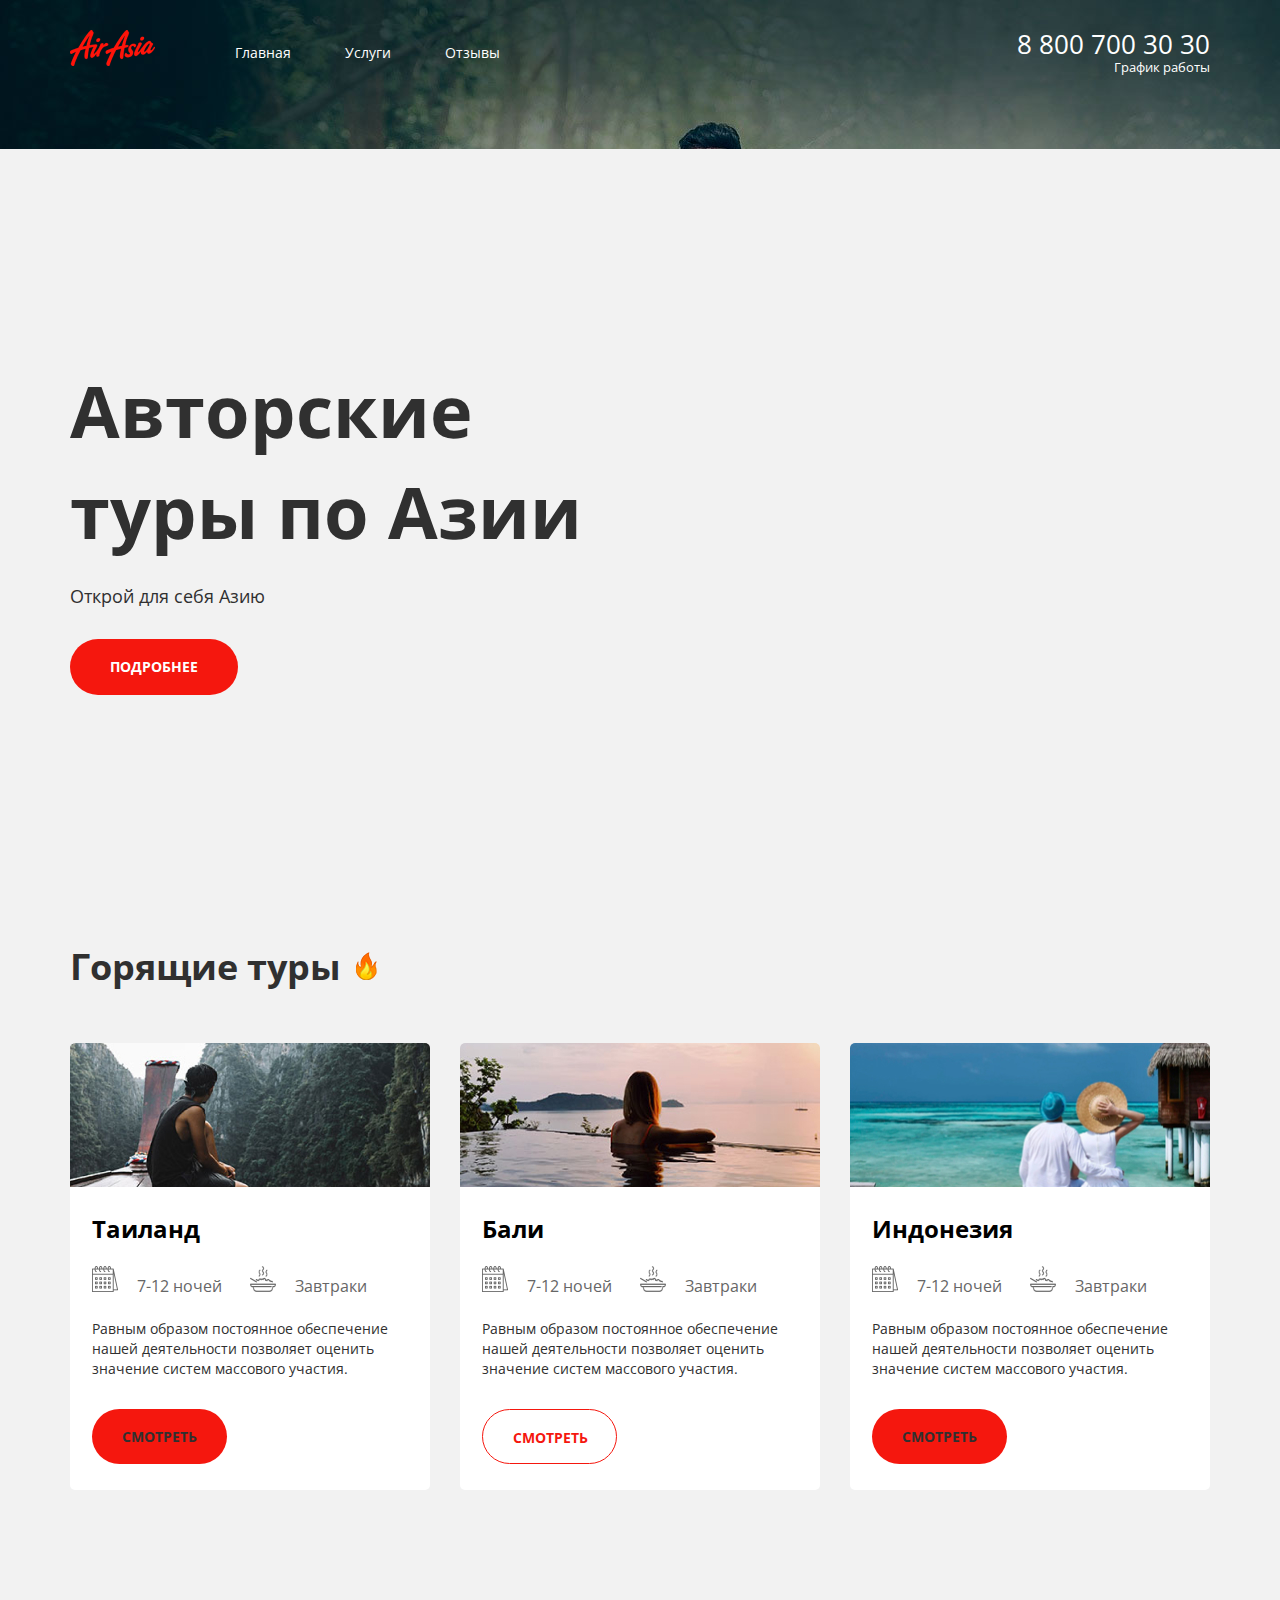
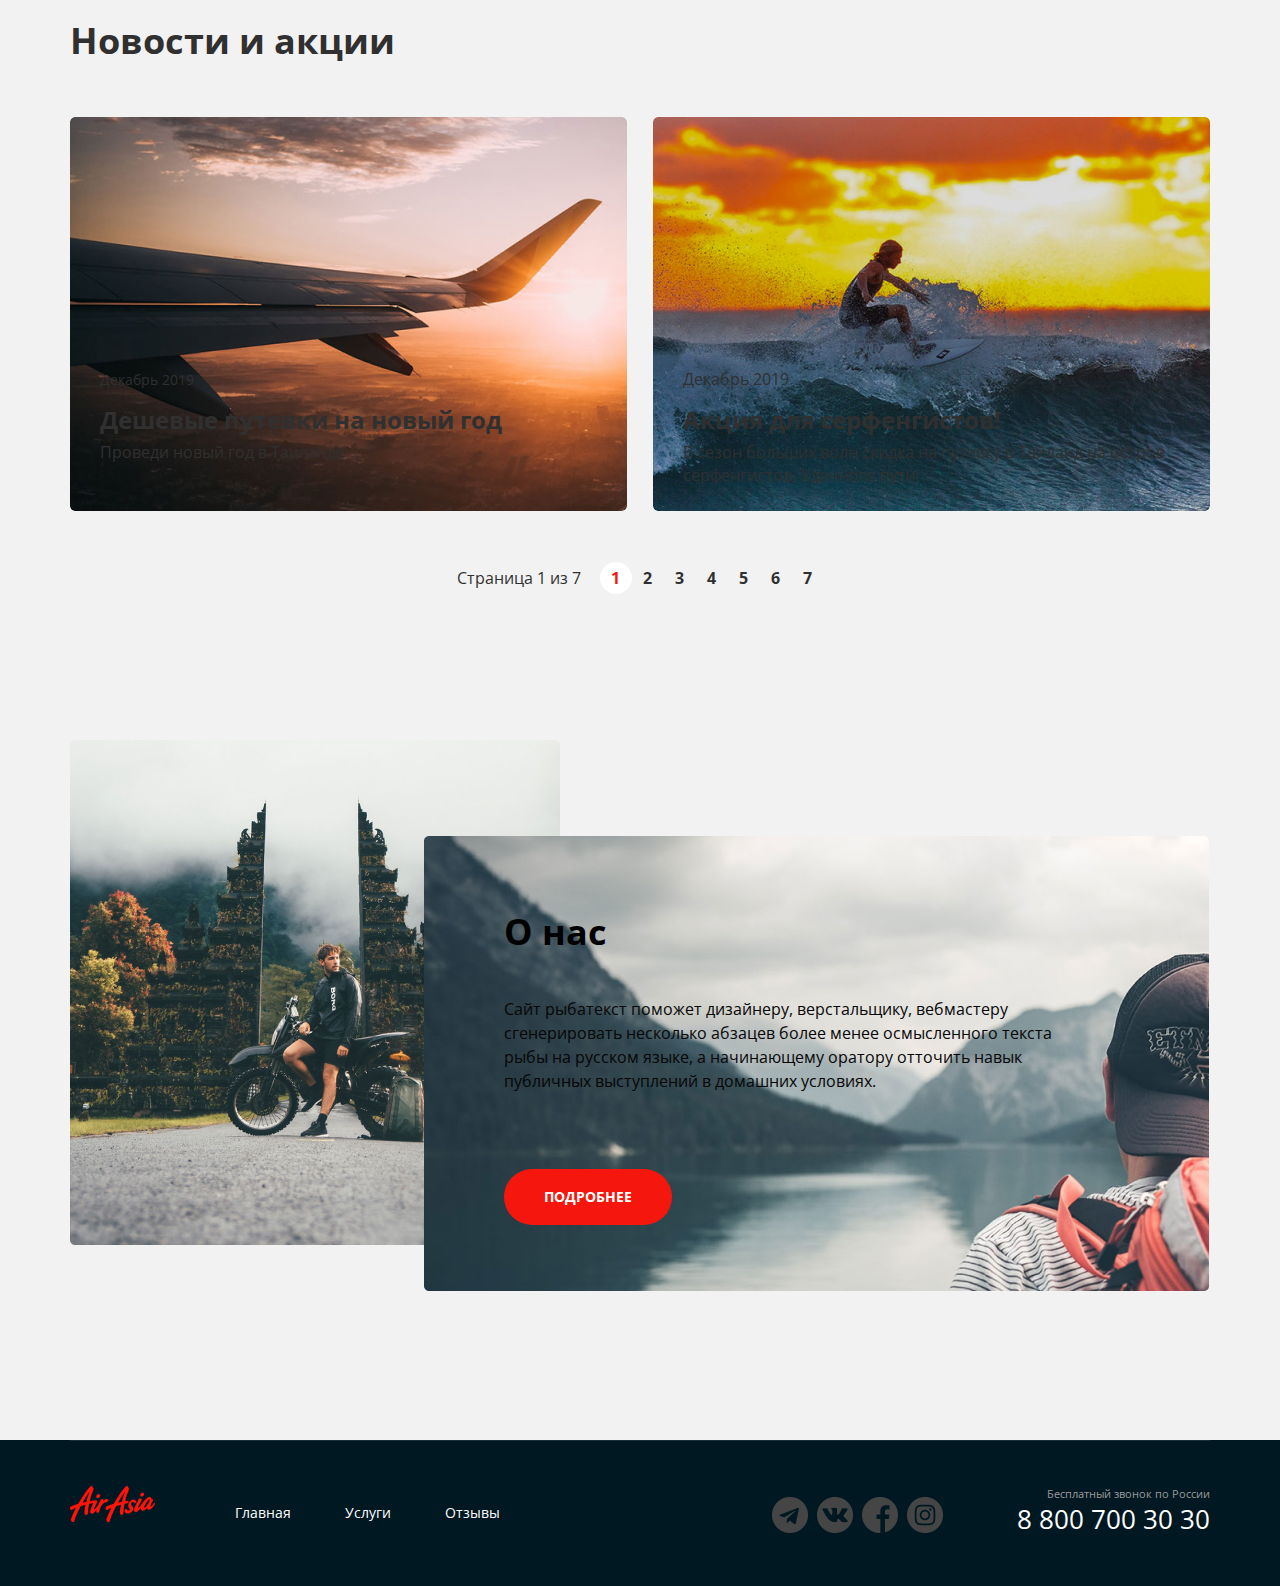
==== index.html @ 91d516fa "Add files via upload" ====
<!DOCTYPE html>
<html lang="ru">

<head>
  <meta charset="UTF-8">
  <meta http-equiv="X-UA-Compatible" content="IE=edge">
  <meta name="viewport" content="width=device-width, initial-scale=1.0">
  <link rel="preconnect" href="https://fonts.googleapis.com"> 
  <link rel="preconnect" href="https://fonts.gstatic.com" crossorigin> 
  <link href="https://fonts.googleapis.com/css2?family=Open+Sans:ital,wght@0,400;0,600;0,700;1,400&display=swap" rel="stylesheet">
  <link rel="stylesheet" href="./сss/ main.css">
  <title>Air Asia</title>
</head>

<body>
  <div class="wrapper main-page-wrapper">
    <div class="wrapper__content">
        <div class="container">
          <header class="header">
          <div class="header__col">
            <a href="#" class="logo"><img src="imgs/logo.png" alt="Air Asia logo" class="logo__pic">
            </a>
            <nav class="menu">
              <ul class="menu__list">
                <li class="menu__item">
                  <a href="#" class="menu__link">Главная</a>
                </li>
                <li class="menu__item">
                  <a href="#" class="menu__link">Услуги</a>
                </li>
                <li class="menu__item">
                  <a href="#" class="menu__link">Отзывы</a>
                </li>
              </ul>
            </nav>
          </div>
          <div class="header__col header__col--right">
            <address class="contacts">
              <a href="tel:+78007003030" class="contacts__phone">8 800 700 30 30</a>
              <div class="contacts__dropdown-title">График работы</div>
            </address>
          </div>
        </div>
      </header>
      <div class="maincontent">
        <section class="hello">
          <div class="container hello__container">
            <h1 class="hello__title">Авторские туры по Азии</h1>
            <div class="hello__subtitle">Открой для себя Азию</div>
            <a href="#" class="button">Подробнее</a>
          </div>
        </section>
        <section class="offers">
          <div class="container offers__container">
            <h2 class="title title--fire">Горящие туры </h2>
            <ul class="offers__list">
              <li class="offers__item">
                <div class="offers__imgs">
                  <img src="imgs/river.jpg" alt="" class="offers__img"></div>
                <div class="offers__content">
                  <h3 class="offers__title">Таиланд</h3>
                  <ul class="offer__features">
                    <li class="offer__feature">
                      <img src="imgs/calendar.png" alt="" class="offers__feature-icon">
                      <div class="offers__feature-text">7-12 ночей</div>
                    </li>
                    <li class="offer__feature">
                      <img src="imgs/meal.png" alt="" class="offers__feature-icon">
                      <div class="offers__feature-text">Завтраки</div>
                    </li>
                  </ul>
                  <p class="offers__text">Равным образом постоянное обеспечение нашей деятельности позволяет оценить
                    значение систем массового участия.</p>
                  <a href="#" class="btn">Смотреть</a>
                </div>
              </li>
              <li class="offers__item">
                <div class="offers__imgs">
                  <img src="imgs/pool.jpg" alt="" class="offers__img"></div>
                <div class="offers__content">
                  <h3 class="offers__title">Бали</h3>
                  <ul class="offer__features">
                    <li class="offer__feature">
                      <img src="imgs/calendar.png" alt="" class="offers__feature-icon">
                      <div class="offers__feature-text">7-12 ночей</div>
                    </li>
                    <li class="offer__feature">
                      <img src="imgs/meal.png" alt="" class="offers__feature-icon">
                      <div class="offers__feature-text">Завтраки</div>
                    </li>
                  </ul>
                  <p class="offers__text">Равным образом постоянное обеспечение нашей деятельности позволяет оценить
                    значение систем массового участия.</p>
                  <a href="#" class="btn btn--light">Смотреть</a>
                </div>
              </li>
              <li class="offers__item">
                <div class="offers__imgs">
                  <img src="imgs/ocean.jpg" alt="" class="offers__img"></div>
                <div class="offers__content">
                  <h3 class="offers__title">Индонезия</h3>
                  <ul class="offer__features">
                    <li class="offer__feature">
                      <img src="imgs/calendar.png" alt="" class="offers__feature-icon">
                      <div class="offers__feature-text">7-12 ночей</div>
                    </li>
                    <li class="offer__feature">
                      <img src="imgs/meal.png" alt="" class="offers__feature-icon">
                      <div class="offers__feature-text">Завтраки</div>
                    </li>
                  </ul>
                  <p class="offers__text">Равным образом постоянное обеспечение нашей деятельности позволяет оценить
                    значение систем массового участия.</p>
                  <a href="#" class="btn">Смотреть</a>
                </div>
              </li>
            </ul>
          </div>
        </section>
        <section class="news">
          <div class="container news__container">
            <h2 class="title"> Новости и акции</h2>
            <ul class="news__list">
              <li class="news__item single-news">
                <img src="imgs/plain.jpg" alt="" class="single-news__img">
                <div class="single-news__content">
                  <time class="single-news__date">Декабрь 2019</time>
                  <h3 class="single-news__title">Дешевые путевки на новый год</h3>
                  <p class="single-news__text">Проведи новый год в Таиланде</p>
                </div>
              </li>
              <li class="news__item single-news">
                <img src="imgs/surfer.jpg" alt="" class="single-news__img">
                <div class="single-news__content">
                  <time>Декабрь 2019</time>
                  <h3 class="single-news__title">Акция для серфенгистов!</h3>
                  <p class="single-news__text">В сезон больших волн скидка на путевку в Тайланд на остров серфенгистов.
                    Удачного пути!</p>
                </div>
              </li>
            </ul>
            <div class="paginator">
              <div class="paginator__display">Страница 1 из 7</div>
              <ul class="paginator__list">
                <li class="paginator__item">
                  <a href="#" class="paginator__number paginator__number--active">1</a>
                </li>
                <li class="paginator__item">
                  <a href="#" class="paginator__number">2</a>
                </li>
                <li class="paginator__item">
                  <a href="#" class="paginator__number">3</a>
                </li>
                <li class="paginator__item">
                  <a href="#" class="paginator__number">4</a>
                </li>
                <li class="paginator__item">
                  <a href="#" class="paginator__number">5</a>
                </li>
                <li class="paginator__item">
                  <a href="#" class="paginator__number">6</a>
                </li>
                <li class="paginator__item">
                  <a href="#" class="paginator__number">7</a>
                </li>
              </ul>
            </div>
          </div>

        </section>
        <section class="about">
          <div class="container about__container">
            <div class="about__content">
              <h2 class="title title--dark">О нас</h2>
              <p class="about__text">Сайт рыбатекст поможет дизайнеру, верстальщику, вебмастеру сгенерировать несколько
                абзацев более менее осмысленного текста рыбы на русском языке, а начинающему оратору отточить навык
                публичных выступлений в домашних условиях. </p>
              <a href="#" class="button">Подробнее</a>
            </div>
          </div>
        </section>
      </div>
    </div>
    <footer class="footer">
      <div class="footer__container">
        <div class="footer__content">
          <div class="footer__col">
            <a href="#" class="logo"><img src="imgs/logo.png" class="logo__pic" alt=""> </a>
          <nav class="menu">
            <ul class="menu__list">
              <li class="menu__item">
                <a href="#" class="menu__link">Главная</a>
              </li>
              <li class="menu__item">
                <a href="#" class="menu__link">Услуги</a>
              </li>
              <li class="menu__item">
                <a href="#" class="menu__link">Отзывы</a>
              </li>
            </ul>
          </nav>
          </div>
          <div class="footer__col--right">
            <div class="social">
              <ul class="social__links">
                <li class="social__item">
                  <a href="#" class="social__link">
                    <img src="imgs/telegram.png" alt="" class="social__img">
                  </a>
                </li>
                <li class="social__item">
                  <a href="#" class="social__link">
                    <img src="imgs/vk.png" alt="" class="social__img">
                  </a>
                </li>
                <li class="social__item">
                  <a href="#" class="social__link">
                    <img src="imgs/f.png" alt="" class="social__img">
                  </a>
                </li>
                <li class="social__item">
                  <a href="#" class="social__link">
                    <img src="imgs/in.png" alt="" class="social__img">
                  </a>
                </li>
              </ul>
            </div>
            <address class="contacts footer__contacts">
              <div class="contacts__desc">Бесплатный звонок по России</div>
              <a href="tel:+78007003030" class="contacts__phone">8 800 700 30 30</a>
            </address>
          </div>
          
        </div>
      </div>
    </footer>
  </div>
</body>

</html>
---- сss/ main.css ----
@import url(/сss/layout/normalize.css);
@import url(/сss/layout/base.css);

@import url(/сss/blocks/header.css);
@import url(/сss/blocks/logo.css);
@import url(/сss/blocks/menu.css);
@import url(/сss/blocks/contacts.css);
@import url(/сss/blocks/hello.css);
@import url(/сss/blocks/button.css);
@import url(/сss/blocks/offers.css);
@import url(/сss/blocks/title.css);
@import url(/сss/blocks/news.css);
@import url(/сss/blocks/paginator.css);
@import url(/сss/blocks/about.css);
@import url(/сss/blocks/footer.css);
@import url(/сss/blocks/social.css);


.top-line {
min-height: 412px;
background: url(/imgs/headline1.png) right top no-repeat;
display: flex;
flex-direction: column;
padding-bottom: 24px;
}

.top-line__container {
  display: flex;
  flex: 1;
  flex-direction: column;
  justify-content: space-between;
}

.page-title {
  line-height: 1;
  margin-bottom: 82px;
}

.breadcrumbs__list {
  display: flex;
  align-items: center;
}

.breadcrumbs__item {
  display: flex;
  align-items: center;
  margin-left: 3px;
}

.breadcrumbs__item::after {
  content: "/ ";
  color: #9A9A9A;
}

.breadcrumbs__item:last-child::after {
  display: none;
}

.breadcrumbs__link {
  font-size: 14px;
  text-decoration-line: underline;
  font-style: normal;
  color: #9A9A9A;
}

.breadcrumbs__link--active {
  font-weight: bold;
}

.maincontent {
  background: #F2F2F2;
  color: #303030;
  padding: 93px 0;
}

.services {
  display: flex;
  padding-bottom: 49px;
}

.services__item {
  display: flex;
}

.services__img {
  width: 30%;
  margin-right: 7%;
}

.services__content {
  flex: 1;
  padding-left: 56px;
 
}

.services__name {
  padding-top: 10px;
  margin-bottom: 28px;
}

.services__desc {
font-size: 16px;
line-height: 27px;
margin-bottom: 32px;
}

.partners {
  background: #F4F5F5;
  color: #1A1B1E;
  padding: 88px 0;
}

.partners__names {
  font-size: 48px;
  margin-bottom: 99px;
}

.partner {
  display: flex;
  flex-wrap: wrap;
}
.partner__item {
  margin-left: 70px;
  margin-bottom: 76px;
}

.partner__item:nth-child(4n + 1) {
  margin-left: 0;
}

.partner__link {
  display: flex;
  width: 230px;
  height: 50px;
  align-items: center;
  justify-content: center;
}
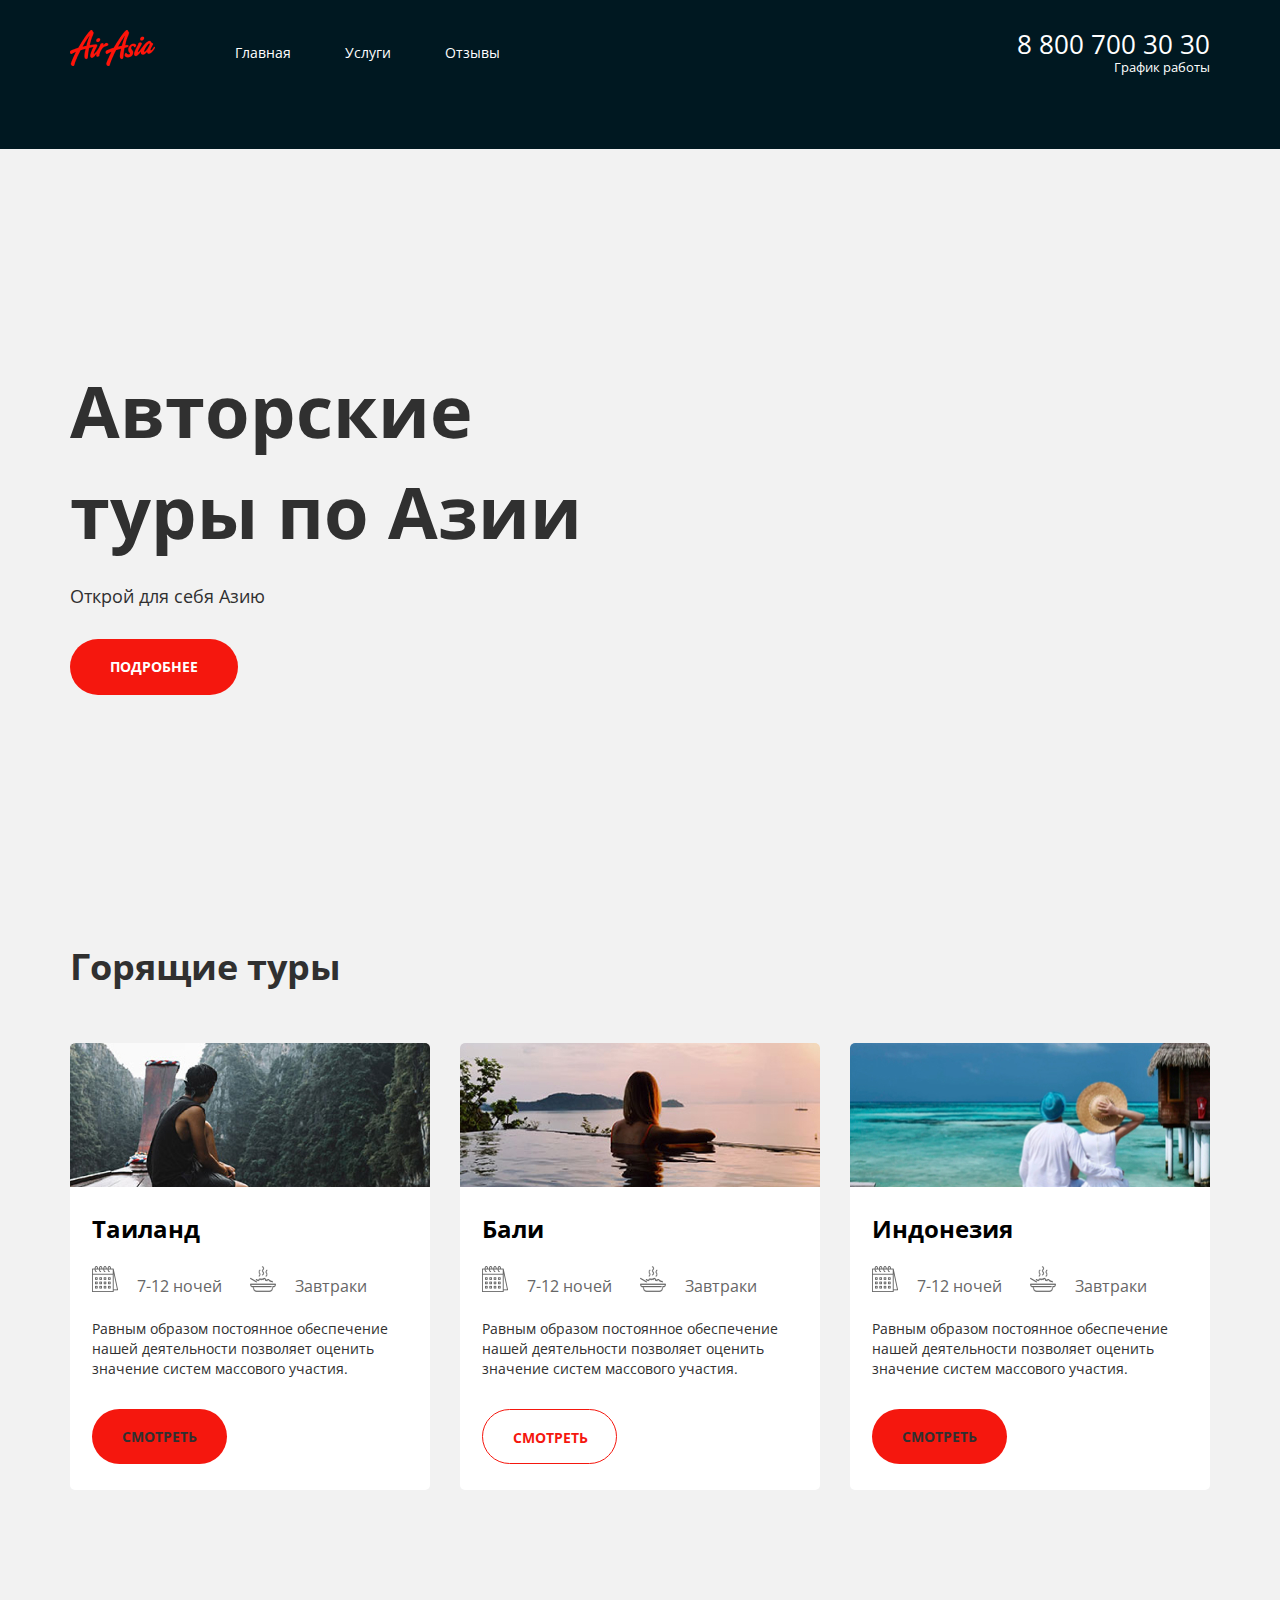
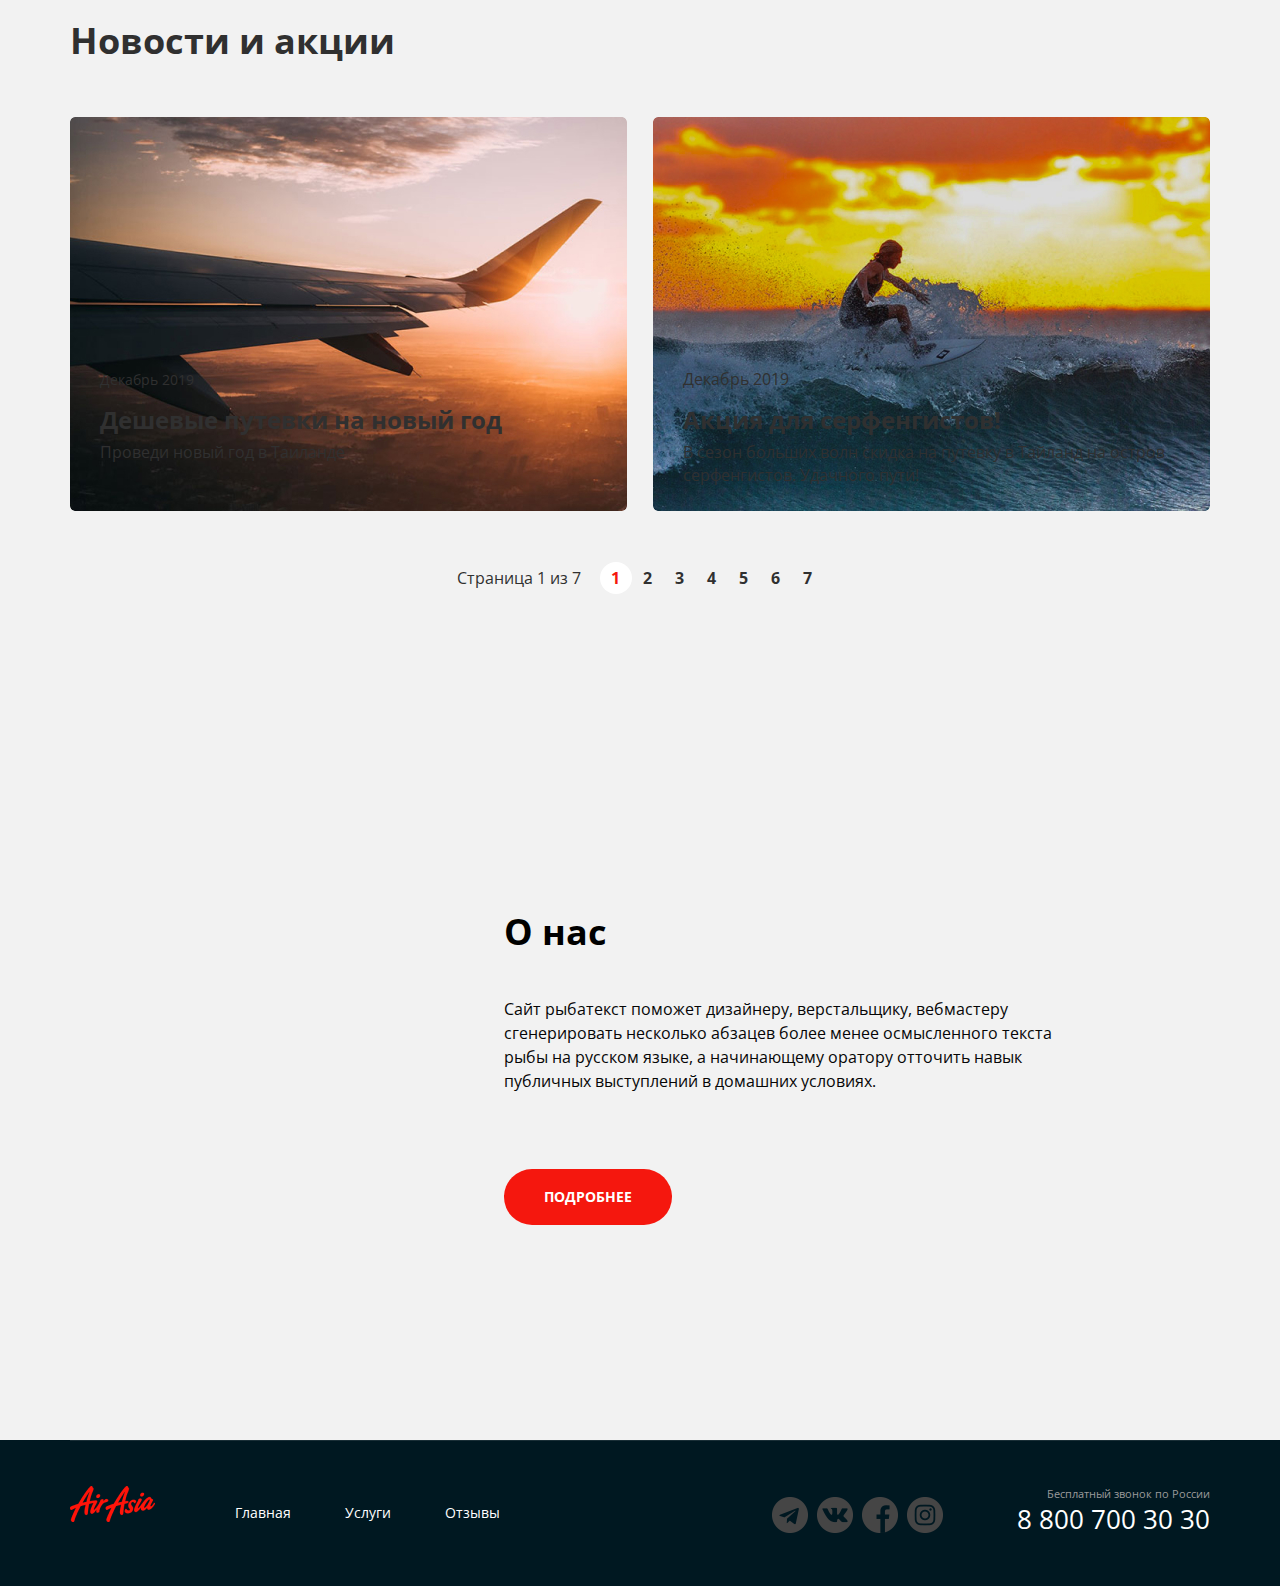
==== commit 356115c3: "Add files via upload" ====
--- a/index.html
+++ b/index.html
@@ -8,7 +8,7 @@
   <link rel="preconnect" href="https://fonts.googleapis.com"> 
   <link rel="preconnect" href="https://fonts.gstatic.com" crossorigin> 
   <link href="https://fonts.googleapis.com/css2?family=Open+Sans:ital,wght@0,400;0,600;0,700;1,400&display=swap" rel="stylesheet">
-  <link rel="stylesheet" href="./сss/ main.css">
+  <link rel="stylesheet" href="./сss/main.css">
   <title>Air Asia</title>
 </head>
 
--- a/сss/main.css
+++ b/сss/main.css
@@ -0,0 +1,618 @@
+/* @import url(/сss/layout/normalize.css);
+@import url(/сss/layout/base.css);
+
+@import url(/сss/blocks/header.css);
+@import url(/сss/blocks/logo.css);
+@import url(/сss/blocks/menu.css);
+@import url(/сss/blocks/contacts.css);
+@import url(/сss/blocks/hello.css);
+@import url(/сss/blocks/button.css);
+@import url(/сss/blocks/offers.css);
+@import url(/сss/blocks/title.css);
+@import url(/сss/blocks/news.css);
+@import url(/сss/blocks/paginator.css);
+@import url(/сss/blocks/about.css);
+@import url(/сss/blocks/footer.css);
+@import url(/сss/blocks/social.css); */
+
+*,
+::before,
+::after {
+    box-sizing: border-box;
+}
+
+html,
+h1,
+h2,
+h3,
+h4,
+h5,
+h6,
+p {
+    margin: 0;
+    padding: 0;
+}
+
+address {
+    font-style: normal;
+}
+
+h1 {
+    font-size: 72px;
+}
+
+h2 {
+  font-size: 36px;
+}
+
+h3 {
+  font-size: 24px;
+}
+
+ul {
+    list-style: none;
+    margin: 0;
+    padding: 0;
+}
+
+a {
+    text-decoration: none;
+    color: inherit;
+}
+html, body {
+  height: 100%;
+}
+
+.wrapper {
+  overflow: hidden;
+  width: 100%;
+  min-height: 100%;
+  position: relative;
+  display: flex;
+  flex-direction: column;
+  min-height: 100%;
+}
+
+.wrapper__content
+{
+  position: relative;
+  z-index: 1;
+}
+
+.main-page-wrapper {
+  background: url(imgs/hero.png) center top no-repeat, url(imgs/2.jpg) right bottom 165px no-repeat;
+
+}
+
+body {
+  font-family: 'Open Sans', sans-serif;
+  font-size: 16px;
+  line-height: 1.42;
+  background: #001821;
+  color: #FFFFFF;
+  -webkit-font-smoothing: antialiased;
+  -moz-osx-font-smoothing: grayscale;
+  margin: 0;
+  padding: 0;
+}
+.container {
+  width: 1140px;
+  margin: 0 auto;
+  position: relative;
+}
+
+.header {
+  margin-bottom: 72px;
+  padding-top: 30px;
+  display: flex;
+  justify-content: space-between;
+}
+
+.header__col {
+  display: flex;
+  justify-content: space-between;
+}
+
+.logo {
+  display: inline-block;
+  margin-right: 80px;
+}
+.menu {
+  margin-top: 11px;
+}
+
+.menu__item {
+  display: inline-block;
+  margin-right: 50px;
+}
+
+.menu__item:last-child {
+  margin-right: 0;
+}
+
+.menu__link {
+  color: inherit;
+  font-size: 14px;
+}
+
+.menu__link:hover {
+  color: #DA0100;
+}
+
+.contacts {
+  text-align: right;
+  font-size: 13px;
+}
+.contacts__phone {
+  color: inherit;
+  font-size: 26px;
+  line-height: 28px;
+}
+
+.contacts__dropdown-title {
+  font-size: 13px;
+}
+
+.contacts__desc {
+  font-size: 11px;
+  color: #9A9A9A;
+  margin-top: 5px;
+  margin-bottom: 3px;
+}
+.hello__title {
+  width: 45%;
+  line-height: 1.4;
+  margin-bottom: 22px;
+  margin-top: 118px;
+}
+.hello__subtitle {
+  font-size: 18px;
+  margin-bottom: 30px;
+}
+
+.button {
+  background: #F5170E;
+  display: inline-block;
+  font-size: 14px;
+  border-radius: 35px;
+  text-transform: uppercase;
+  padding: 18px 40px;
+  font-weight: bold;
+  color: #FFFFFF;
+}
+
+.button:hover {
+  background: #DA0100;
+}
+
+.button--light {
+  background: #F2F2F2;
+  color: #F5170E;
+  border: 1px solid #F5170E;
+}
+
+
+.offers {
+  margin-top: 246px;
+  display: flex;
+  justify-content: space-between;
+}
+
+.offers__list {
+  display: flex;
+  justify-content: space-between;
+}
+
+.offers__item {
+  min-height: 447px;
+  /* width: 360px; */
+  width: calc(100% / 3 - 20px);
+  background: #FFFFFF;
+  border-radius: 5px 5px 5px 5px;
+  overflow: hidden;
+}
+.offers__item:last-child {
+  margin-right: 0;
+}
+.offers__imgs {
+  height: 144px;
+  max-width: 360px;
+  border-radius: 5px 5px 0px 0px;
+}
+
+.offers__img {
+  width: 100%;
+  height: 100%;
+  object-fit: cover;
+}
+
+.offers__content {
+  padding: 25px 22px 25px;
+}
+
+.offers__title {
+  color: #000000;
+  margin-bottom: 20px;
+}
+.offer__features {
+  width: 324px;
+  /* display: inline-block; */
+  margin-bottom: 20px;
+  display: flex;
+}
+.offer__feature {
+  line-height: 26px;
+  /* display: inline-block; */
+}
+.offer__feature:last-child {
+  margin-left: 28px;
+}
+
+.offers__feature-icon {
+  width: 26px;
+  height: 26px;
+  margin-right: 15px;
+  /* display: inline-block;
+  vertical-align: middle; */
+}
+.offers__feature-text {
+  display: inline-block;
+  color: #666666;
+  font-size: 16px;
+  /* display: inline-block;
+  vertical-align: middle; */
+}
+.offers__text {
+  font-size: 14px;
+  color: #303030;
+  margin-bottom: 30px;
+}
+
+.btn {
+  background: #F5170E;
+  display: flex;
+  font-size: 14px;
+  border-radius: 35px;
+  text-transform: uppercase;
+  padding: 18px 30px;
+  font-weight: bold;
+  width: 135px;
+  height: 55px;
+}
+
+.btn--light {
+  background: #FFFFFF;
+  border-color: #F5170E;
+  border: 1px solid;
+  color: #F5170E;
+}
+
+.title {
+  margin-bottom: 51px;
+}
+
+.title--fire:after {
+  width: 21px;
+  height: 28px;
+  display: inline-block;
+  background-image: url(imgs/flame.png);
+  margin-left: 6px;
+  content: "";
+}
+
+.title--dark {
+  color: #000000;
+  margin-bottom: 40px;
+}
+
+
+.news {
+  position: relative;
+  z-index: 1;
+  margin-top: 125px;
+}
+
+.news__list {
+  margin-bottom: 51px;
+  justify-content: space-between;
+  display: flex;
+}
+.news__item {
+  min-height: 394px;
+  width: 557px;
+  border-radius: 5px;
+  margin-right: 20px;
+
+}
+
+.single-news {
+   position: relative;
+   border-radius: 5px;
+   margin-right: 20px;
+}
+
+.news__item:last-child {
+  margin-right: 0;
+}
+
+.single-news__img {
+  border-radius: 5px;
+  overflow: hidden;
+  display: block;
+  width: 100%;
+  height: 100%;
+  object-fit: cover;
+}
+
+.single-news__content {
+  position: absolute;
+  left: 0;
+  right: 0;
+  bottom: 0;
+  padding: 8px 30px;
+  min-height: 151px;
+}
+
+.single-news__date {
+  font-size: 14px;
+  margin-bottom: 13px;
+}
+
+.single-news__title {
+  margin-bottom: 4px;
+  margin-top: 12px;
+}
+
+.single-news__text {
+  font-size: 16px;
+}
+
+.paginator {
+  display: flex;
+  justify-content: center;
+  align-items: center;
+}
+
+.paginator__list {
+  margin-left: 19px;
+  display: flex;
+  align-items: center;
+}
+
+.paginator__item {
+  text-align: center;
+}
+
+.paginator__number {
+  display: block;
+  width: 32px;
+  height: 32px;
+  border-radius: 50%;
+  position: relative;
+  font-weight: 700;
+  line-height: 32px;
+}
+
+.paginator__number--active {
+  background: #FFFFFF;
+  color: #F5170E;
+  line-height: 32px;
+}
+
+.about {
+  display: flex;
+  margin-top: 146px; 
+}
+
+.about__container:before {
+content: "";
+display: block;
+width: 490px;
+height: 505px;
+background: url(imgs/gates.png) center center / cover no-repeat;
+}
+
+.about__container:after {
+  content: "";
+  display: block;
+  margin-bottom: 56px;
+}
+.about__container {
+  margin-bottom: 46px;
+}
+
+.about__content { 
+  width: 785px;
+  height: 455px;
+  padding: 70px 80px;
+  z-index: 1;
+  position: absolute;
+  top: 96px;
+  margin-left: 354px;
+  background: url(imgs/mountains.png);
+}
+
+.about__text {
+  color: #060606;
+  margin-bottom: 76px;
+  line-height: 24px;
+  padding: 0px 45px 0px 0px;
+}
+
+.footer {
+  margin-top: auto;
+}
+
+.footer__container {
+  width: 1140px;
+  height: 146px;
+  margin: 0 auto;
+  position: relative;
+  font-family: 'Open Sans', sans-serif;
+  border-top: 1px solid rgba(255, 255, 255, .1); 
+  padding-top: 40px; 
+}
+
+.footer__content {
+  position: relative;
+  display: flex;
+  align-items: center;
+  justify-content: space-between;
+}
+
+.footer__col {
+  display: flex;
+  align-items: center;
+}
+
+.footer__col--right {
+  display: flex;
+  align-items: flex-end;
+}
+
+.footer__contacts {
+  /* position: absolute;
+  right: 0; */
+  display: inline-block;
+}
+
+.social {
+  margin-right: 74px;
+ }
+ 
+ .social__item {
+   display: inline-block;
+   vertical-align: middle;
+   margin-right: 5px;
+ }
+ 
+ .social__item:last-child {
+   margin-right: 0;
+ }
+ 
+ .social__link {
+   display: block;
+   width: 36px;
+   height: 36px;
+ }
+
+
+.top-line {
+  min-height: 412px;
+  background: url(imgs/headline1.png) right top no-repeat;
+  display: flex;
+  flex-direction: column;
+  padding-bottom: 24px;
+  }
+  
+  .top-line__container {
+    display: flex;
+    flex: 1;
+    flex-direction: column;
+    justify-content: space-between;
+  }
+  
+  .page-title {
+    line-height: 1;
+    margin-bottom: 82px;
+  }
+  
+  .breadcrumbs__list {
+    display: flex;
+    align-items: center;
+  }
+  
+  .breadcrumbs__item {
+    display: flex;
+    align-items: center;
+    margin-left: 3px;
+  }
+  
+  .breadcrumbs__item::after {
+    content: "/ ";
+    color: #9A9A9A;
+  }
+  
+  .breadcrumbs__item:last-child::after {
+    display: none;
+  }
+  
+  .breadcrumbs__link {
+    font-size: 14px;
+    text-decoration-line: underline;
+    font-style: normal;
+    color: #9A9A9A;
+  }
+  
+  .breadcrumbs__link--active {
+    font-weight: bold;
+  }
+  
+  .maincontent {
+    background: #F2F2F2;
+    color: #303030;
+    padding: 93px 0;
+  }
+  
+  .services {
+    display: flex;
+    padding-bottom: 49px;
+  }
+  
+  .services__item {
+    display: flex;
+  }
+  
+  .services__img {
+    width: 30%;
+    margin-right: 7%;
+  }
+  
+  .services__content {
+    flex: 1;
+    padding-left: 56px;
+   
+  }
+  
+  .services__name {
+    padding-top: 10px;
+    margin-bottom: 28px;
+  }
+  
+  .services__desc {
+  font-size: 16px;
+  line-height: 27px;
+  margin-bottom: 32px;
+  }
+  
+  .partners {
+    background: #F4F5F5;
+    color: #1A1B1E;
+    padding: 88px 0;
+  }
+  
+  .partners__names {
+    font-size: 48px;
+    margin-bottom: 99px;
+  }
+  
+  .partner {
+    display: flex;
+    flex-wrap: wrap;
+  }
+  .partner__item {
+    margin-left: 70px;
+    margin-bottom: 76px;
+  }
+  
+  .partner__item:nth-child(4n + 1) {
+    margin-left: 0;
+  }
+  
+  .partner__link {
+    display: flex;
+    width: 230px;
+    height: 50px;
+    align-items: center;
+    justify-content: center;
+  }
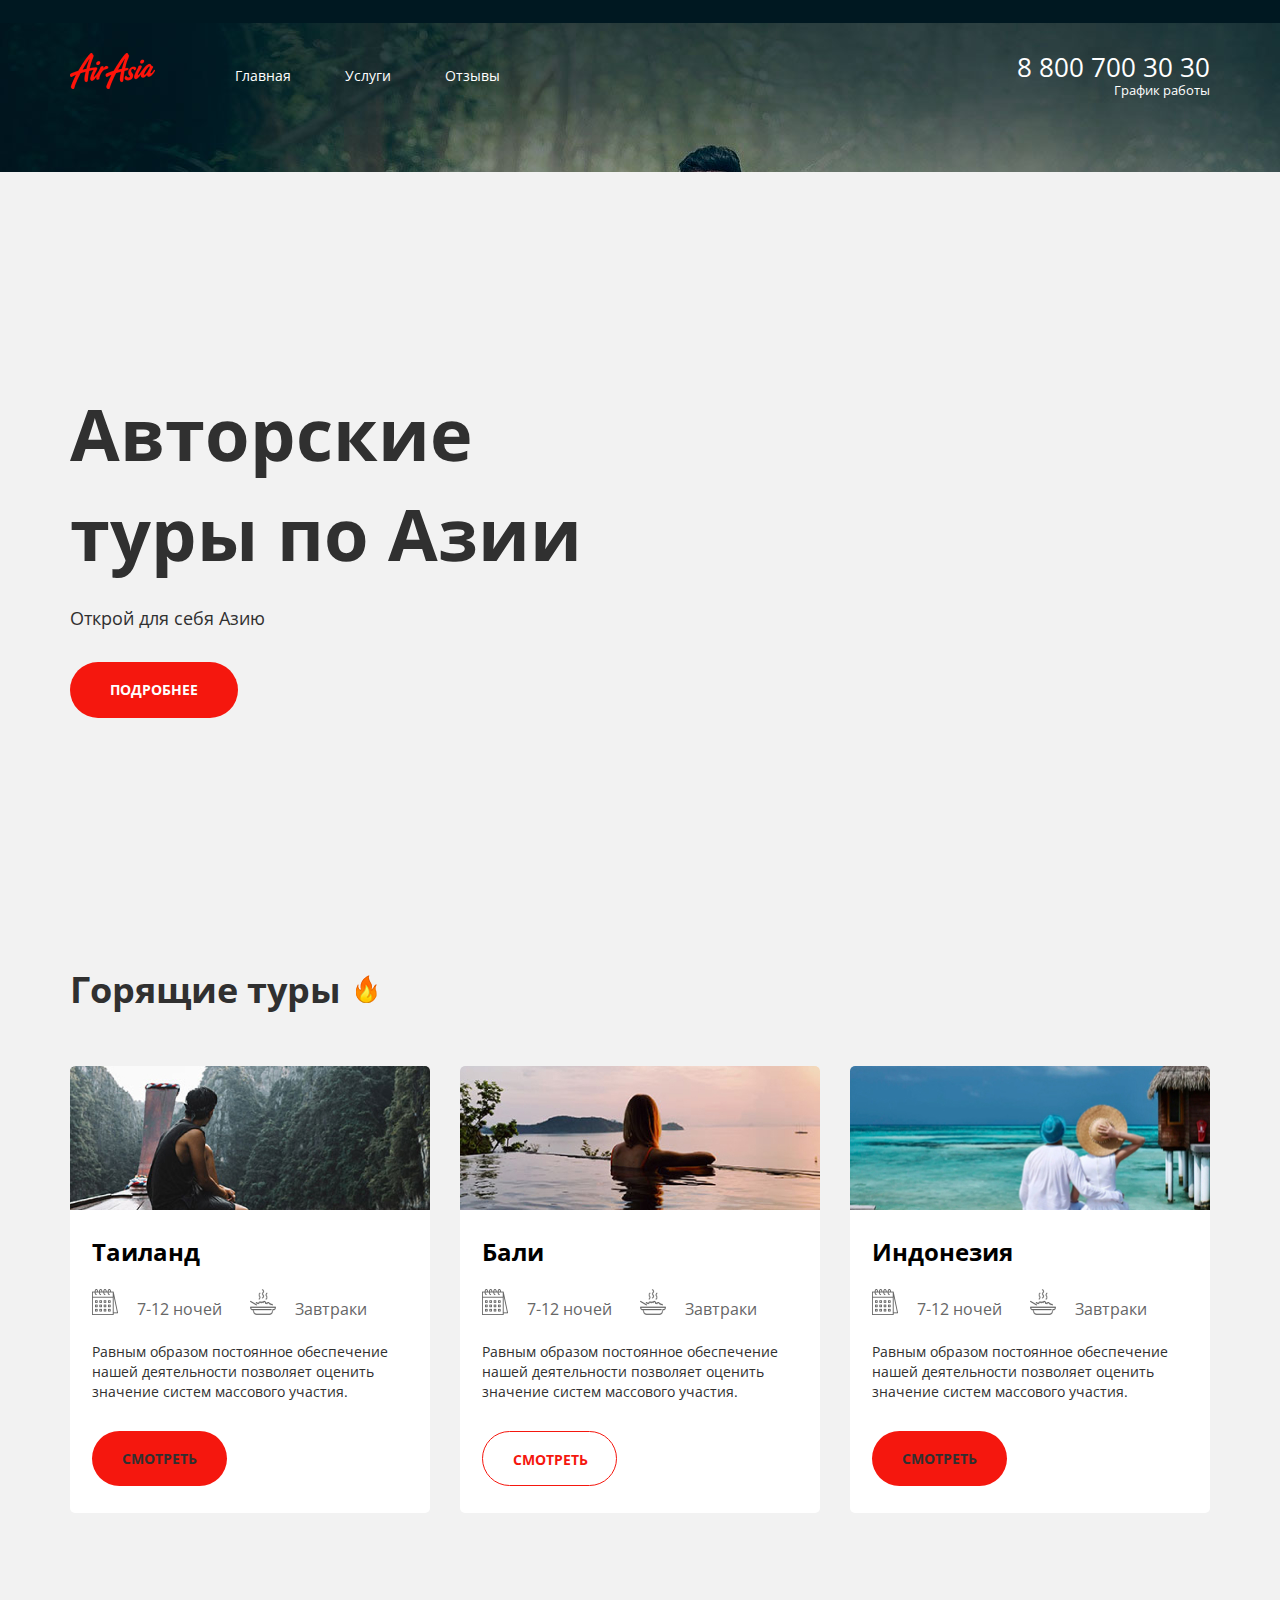
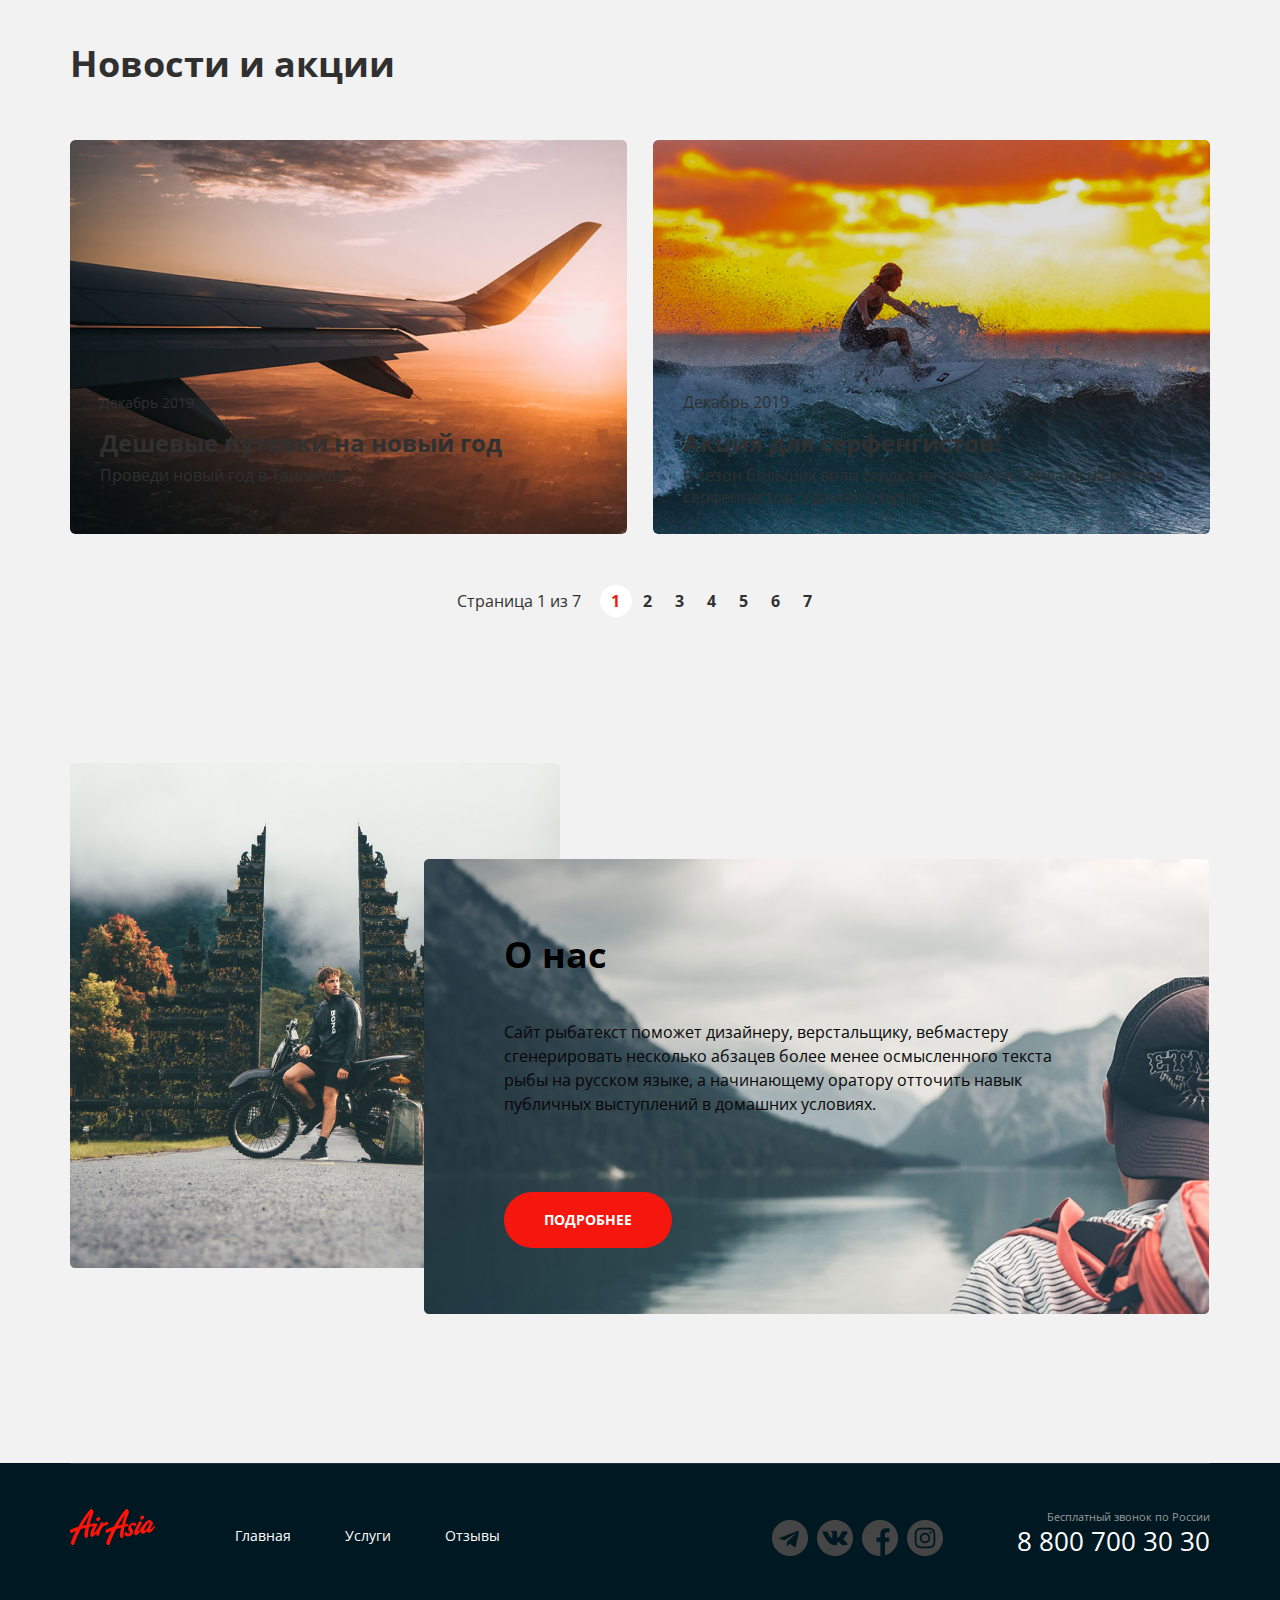
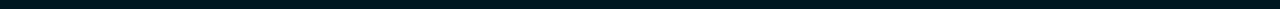
==== commit 715d3a8a: "Add files via upload" ====
--- a/index.html
+++ b/index.html
@@ -8,8 +8,8 @@
   <link rel="preconnect" href="https://fonts.googleapis.com"> 
   <link rel="preconnect" href="https://fonts.gstatic.com" crossorigin> 
   <link href="https://fonts.googleapis.com/css2?family=Open+Sans:ital,wght@0,400;0,600;0,700;1,400&display=swap" rel="stylesheet">
-  <link rel="stylesheet" href="./сss/main.css">
-  <title>Air Asia</title>
+  <link rel="stylesheet" href="./css/main.css">
+  <title>Air Asia</title> 
 </head>
 
 <body>
--- a/css/main.css
+++ b/css/main.css
@@ -0,0 +1,617 @@
+@import url(/css/layout/normalize.css);
+@import url(/css/layout/base.css);
+@import url(/css/blocks/header.css);
+@import url(/css/blocks/logo.css);
+@import url(/css/blocks/menu.css);
+@import url(/css/blocks/contacts.css);
+@import url(/css/blocks/hello.css);
+@import url(/css/blocks/button.css);
+@import url(/css/blocks/offers.css);
+@import url(/css/blocks/title.css);
+@import url(/css/blocks/news.css);
+@import url(/css/blocks/paginator.css);
+@import url(/css/blocks/about.css);
+@import url(/css/blocks/footer.css);
+@import url(/css/blocks/social.css);
+
+*,
+::before,
+::after {
+    box-sizing: border-box;
+}
+
+html,
+h1,
+h2,
+h3,
+h4,
+h5,
+h6,
+p {
+    margin: 0;
+    padding: 0;
+}
+
+address {
+    font-style: normal;
+}
+
+h1 {
+    font-size: 72px;
+}
+
+h2 {
+  font-size: 36px;
+}
+
+h3 {
+  font-size: 24px;
+}
+
+ul {
+    list-style: none;
+    margin: 0;
+    padding: 0;
+}
+
+a {
+    text-decoration: none;
+    color: inherit;
+}
+html, body {
+  height: 100%;
+}
+
+.wrapper {
+  overflow: hidden;
+  width: 100%;
+  min-height: 100%;
+  position: relative;
+  display: flex;
+  flex-direction: column;
+  min-height: 100%;
+}
+
+.wrapper__content
+{
+  position: relative;
+  z-index: 1;
+}
+
+.main-page-wrapper {
+  background: url(../../imgs/hero.png) center top no-repeat, url(../../imgs/2.jpg) right bottom 165px no-repeat;
+
+}
+
+body {
+  font-family: 'Open Sans', sans-serif;
+  font-size: 16px;
+  line-height: 1.42;
+  background: #001821;
+  color: #FFFFFF;
+  -webkit-font-smoothing: antialiased;
+  -moz-osx-font-smoothing: grayscale;
+  margin: 0;
+  padding: 0;
+}
+.container {
+  width: 1140px;
+  margin: 0 auto;
+  position: relative;
+}
+
+.header {
+  margin-bottom: 72px;
+  padding-top: 30px;
+  display: flex;
+  justify-content: space-between;
+}
+
+.header__col {
+  display: flex;
+  justify-content: space-between;
+}
+
+.logo {
+  display: inline-block;
+  margin-right: 80px;
+}
+.menu {
+  margin-top: 11px;
+}
+
+.menu__item {
+  display: inline-block;
+  margin-right: 50px;
+}
+
+.menu__item:last-child {
+  margin-right: 0;
+}
+
+.menu__link {
+  color: inherit;
+  font-size: 14px;
+}
+
+.menu__link:hover {
+  color: #DA0100;
+}
+
+.contacts {
+  text-align: right;
+  font-size: 13px;
+}
+.contacts__phone {
+  color: inherit;
+  font-size: 26px;
+  line-height: 28px;
+}
+
+.contacts__dropdown-title {
+  font-size: 13px;
+}
+
+.contacts__desc {
+  font-size: 11px;
+  color: #9A9A9A;
+  margin-top: 5px;
+  margin-bottom: 3px;
+}
+.hello__title {
+  width: 45%;
+  line-height: 1.4;
+  margin-bottom: 22px;
+  margin-top: 118px;
+}
+.hello__subtitle {
+  font-size: 18px;
+  margin-bottom: 30px;
+}
+
+.button {
+  background: #F5170E;
+  display: inline-block;
+  font-size: 14px;
+  border-radius: 35px;
+  text-transform: uppercase;
+  padding: 18px 40px;
+  font-weight: bold;
+  color: #FFFFFF;
+}
+
+.button:hover {
+  background: #DA0100;
+}
+
+.button--light {
+  background: #F2F2F2;
+  color: #F5170E;
+  border: 1px solid #F5170E;
+}
+
+
+.offers {
+  margin-top: 246px;
+  display: flex;
+  justify-content: space-between;
+}
+
+.offers__list {
+  display: flex;
+  justify-content: space-between;
+}
+
+.offers__item {
+  min-height: 447px;
+  /* width: 360px; */
+  width: calc(100% / 3 - 20px);
+  background: #FFFFFF;
+  border-radius: 5px 5px 5px 5px;
+  overflow: hidden;
+}
+.offers__item:last-child {
+  margin-right: 0;
+}
+.offers__imgs {
+  height: 144px;
+  max-width: 360px;
+  border-radius: 5px 5px 0px 0px;
+}
+
+.offers__img {
+  width: 100%;
+  height: 100%;
+  object-fit: cover;
+}
+
+.offers__content {
+  padding: 25px 22px 25px;
+}
+
+.offers__title {
+  color: #000000;
+  margin-bottom: 20px;
+}
+.offer__features {
+  width: 324px;
+  /* display: inline-block; */
+  margin-bottom: 20px;
+  display: flex;
+}
+.offer__feature {
+  line-height: 26px;
+  /* display: inline-block; */
+}
+.offer__feature:last-child {
+  margin-left: 28px;
+}
+
+.offers__feature-icon {
+  width: 26px;
+  height: 26px;
+  margin-right: 15px;
+  /* display: inline-block;
+  vertical-align: middle; */
+}
+.offers__feature-text {
+  display: inline-block;
+  color: #666666;
+  font-size: 16px;
+  /* display: inline-block;
+  vertical-align: middle; */
+}
+.offers__text {
+  font-size: 14px;
+  color: #303030;
+  margin-bottom: 30px;
+}
+
+.btn {
+  background: #F5170E;
+  display: flex;
+  font-size: 14px;
+  border-radius: 35px;
+  text-transform: uppercase;
+  padding: 18px 30px;
+  font-weight: bold;
+  width: 135px;
+  height: 55px;
+}
+
+.btn--light {
+  background: #FFFFFF;
+  border-color: #F5170E;
+  border: 1px solid;
+  color: #F5170E;
+}
+
+.title {
+  margin-bottom: 51px;
+}
+
+.title--fire:after {
+  width: 21px;
+  height: 28px;
+  display: inline-block;
+  background-image: url(../../imgs/flame.png);
+  margin-left: 6px;
+  content: "";
+}
+
+.title--dark {
+  color: #000000;
+  margin-bottom: 40px;
+}
+
+
+.news {
+  position: relative;
+  z-index: 1;
+  margin-top: 125px;
+}
+
+.news__list {
+  margin-bottom: 51px;
+  justify-content: space-between;
+  display: flex;
+}
+.news__item {
+  min-height: 394px;
+  width: 557px;
+  border-radius: 5px;
+  margin-right: 20px;
+
+}
+
+.single-news {
+   position: relative;
+   border-radius: 5px;
+   margin-right: 20px;
+}
+
+.news__item:last-child {
+  margin-right: 0;
+}
+
+.single-news__img {
+  border-radius: 5px;
+  overflow: hidden;
+  display: block;
+  width: 100%;
+  height: 100%;
+  object-fit: cover;
+}
+
+.single-news__content {
+  position: absolute;
+  left: 0;
+  right: 0;
+  bottom: 0;
+  padding: 8px 30px;
+  min-height: 151px;
+}
+
+.single-news__date {
+  font-size: 14px;
+  margin-bottom: 13px;
+}
+
+.single-news__title {
+  margin-bottom: 4px;
+  margin-top: 12px;
+}
+
+.single-news__text {
+  font-size: 16px;
+}
+
+.paginator {
+  display: flex;
+  justify-content: center;
+  align-items: center;
+}
+
+.paginator__list {
+  margin-left: 19px;
+  display: flex;
+  align-items: center;
+}
+
+.paginator__item {
+  text-align: center;
+}
+
+.paginator__number {
+  display: block;
+  width: 32px;
+  height: 32px;
+  border-radius: 50%;
+  position: relative;
+  font-weight: 700;
+  line-height: 32px;
+}
+
+.paginator__number--active {
+  background: #FFFFFF;
+  color: #F5170E;
+  line-height: 32px;
+}
+
+.about {
+  display: flex;
+  margin-top: 146px; 
+}
+
+.about__container:before {
+content: "";
+display: block;
+width: 490px;
+height: 505px;
+background: url(../../imgs/gates.png) center center / cover no-repeat;
+}
+
+.about__container:after {
+  content: "";
+  display: block;
+  margin-bottom: 56px;
+}
+.about__container {
+  margin-bottom: 46px;
+}
+
+.about__content { 
+  width: 785px;
+  height: 455px;
+  padding: 70px 80px;
+  z-index: 1;
+  position: absolute;
+  top: 96px;
+  margin-left: 354px;
+  background: url(../../imgs/mountains.png);
+}
+
+.about__text {
+  color: #060606;
+  margin-bottom: 76px;
+  line-height: 24px;
+  padding: 0px 45px 0px 0px;
+}
+
+.footer {
+  margin-top: auto;
+}
+
+.footer__container {
+  width: 1140px;
+  height: 146px;
+  margin: 0 auto;
+  position: relative;
+  font-family: 'Open Sans', sans-serif;
+  border-top: 1px solid rgba(255, 255, 255, .1); 
+  padding-top: 40px; 
+}
+
+.footer__content {
+  position: relative;
+  display: flex;
+  align-items: center;
+  justify-content: space-between;
+}
+
+.footer__col {
+  display: flex;
+  align-items: center;
+}
+
+.footer__col--right {
+  display: flex;
+  align-items: flex-end;
+}
+
+.footer__contacts {
+  /* position: absolute;
+  right: 0; */
+  display: inline-block;
+}
+
+.social {
+  margin-right: 74px;
+ }
+ 
+ .social__item {
+   display: inline-block;
+   vertical-align: middle;
+   margin-right: 5px;
+ }
+ 
+ .social__item:last-child {
+   margin-right: 0;
+ }
+ 
+ .social__link {
+   display: block;
+   width: 36px;
+   height: 36px;
+ }
+
+
+.top-line {
+  min-height: 412px;
+  background: url(/imgs/headline1.png) right top no-repeat;
+  display: flex;
+  flex-direction: column;
+  padding-bottom: 24px;
+  }
+  
+  .top-line__container {
+    display: flex;
+    flex: 1;
+    flex-direction: column;
+    justify-content: space-between;
+  }
+  
+  .page-title {
+    line-height: 1;
+    margin-bottom: 82px;
+  }
+  
+  .breadcrumbs__list {
+    display: flex;
+    align-items: center;
+  }
+  
+  .breadcrumbs__item {
+    display: flex;
+    align-items: center;
+    margin-left: 3px;
+  }
+  
+  .breadcrumbs__item::after {
+    content: "/ ";
+    color: #9A9A9A;
+  }
+  
+  .breadcrumbs__item:last-child::after {
+    display: none;
+  }
+  
+  .breadcrumbs__link {
+    font-size: 14px;
+    text-decoration-line: underline;
+    font-style: normal;
+    color: #9A9A9A;
+  }
+  
+  .breadcrumbs__link--active {
+    font-weight: bold;
+  }
+  
+  .maincontent {
+    background: #F2F2F2;
+    color: #303030;
+    padding: 93px 0;
+  }
+  
+  .services {
+    display: flex;
+    padding-bottom: 49px;
+  }
+  
+  .services__item {
+    display: flex;
+  }
+  
+  .services__img {
+    width: 30%;
+    margin-right: 7%;
+  }
+  
+  .services__content {
+    flex: 1;
+    padding-left: 56px;
+   
+  }
+  
+  .services__name {
+    padding-top: 10px;
+    margin-bottom: 28px;
+  }
+  
+  .services__desc {
+  font-size: 16px;
+  line-height: 27px;
+  margin-bottom: 32px;
+  }
+  
+  .partners {
+    background: #F4F5F5;
+    color: #1A1B1E;
+    padding: 88px 0;
+  }
+  
+  .partners__names {
+    font-size: 48px;
+    margin-bottom: 99px;
+  }
+  
+  .partner {
+    display: flex;
+    flex-wrap: wrap;
+  }
+  .partner__item {
+    margin-left: 70px;
+    margin-bottom: 76px;
+  }
+  
+  .partner__item:nth-child(4n + 1) {
+    margin-left: 0;
+  }
+  
+  .partner__link {
+    display: flex;
+    width: 230px;
+    height: 50px;
+    align-items: center;
+    justify-content: center;
+  }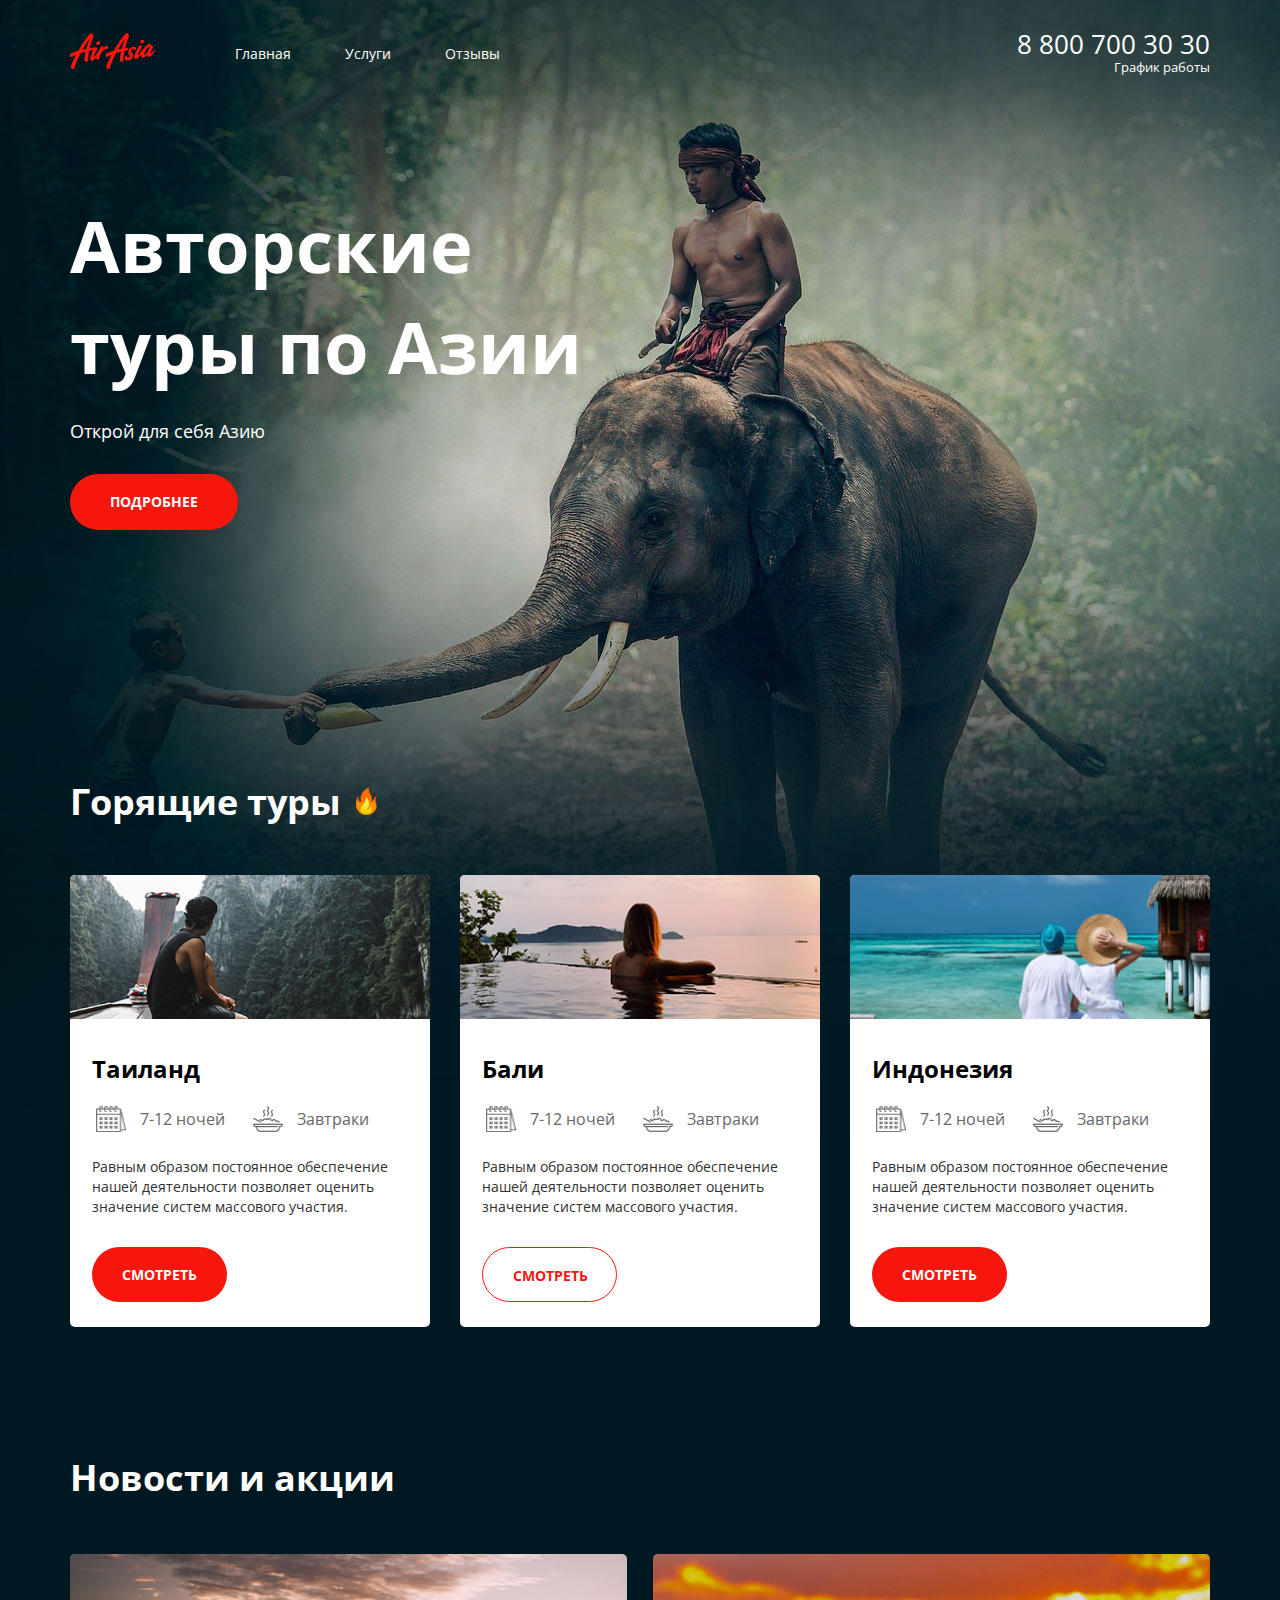
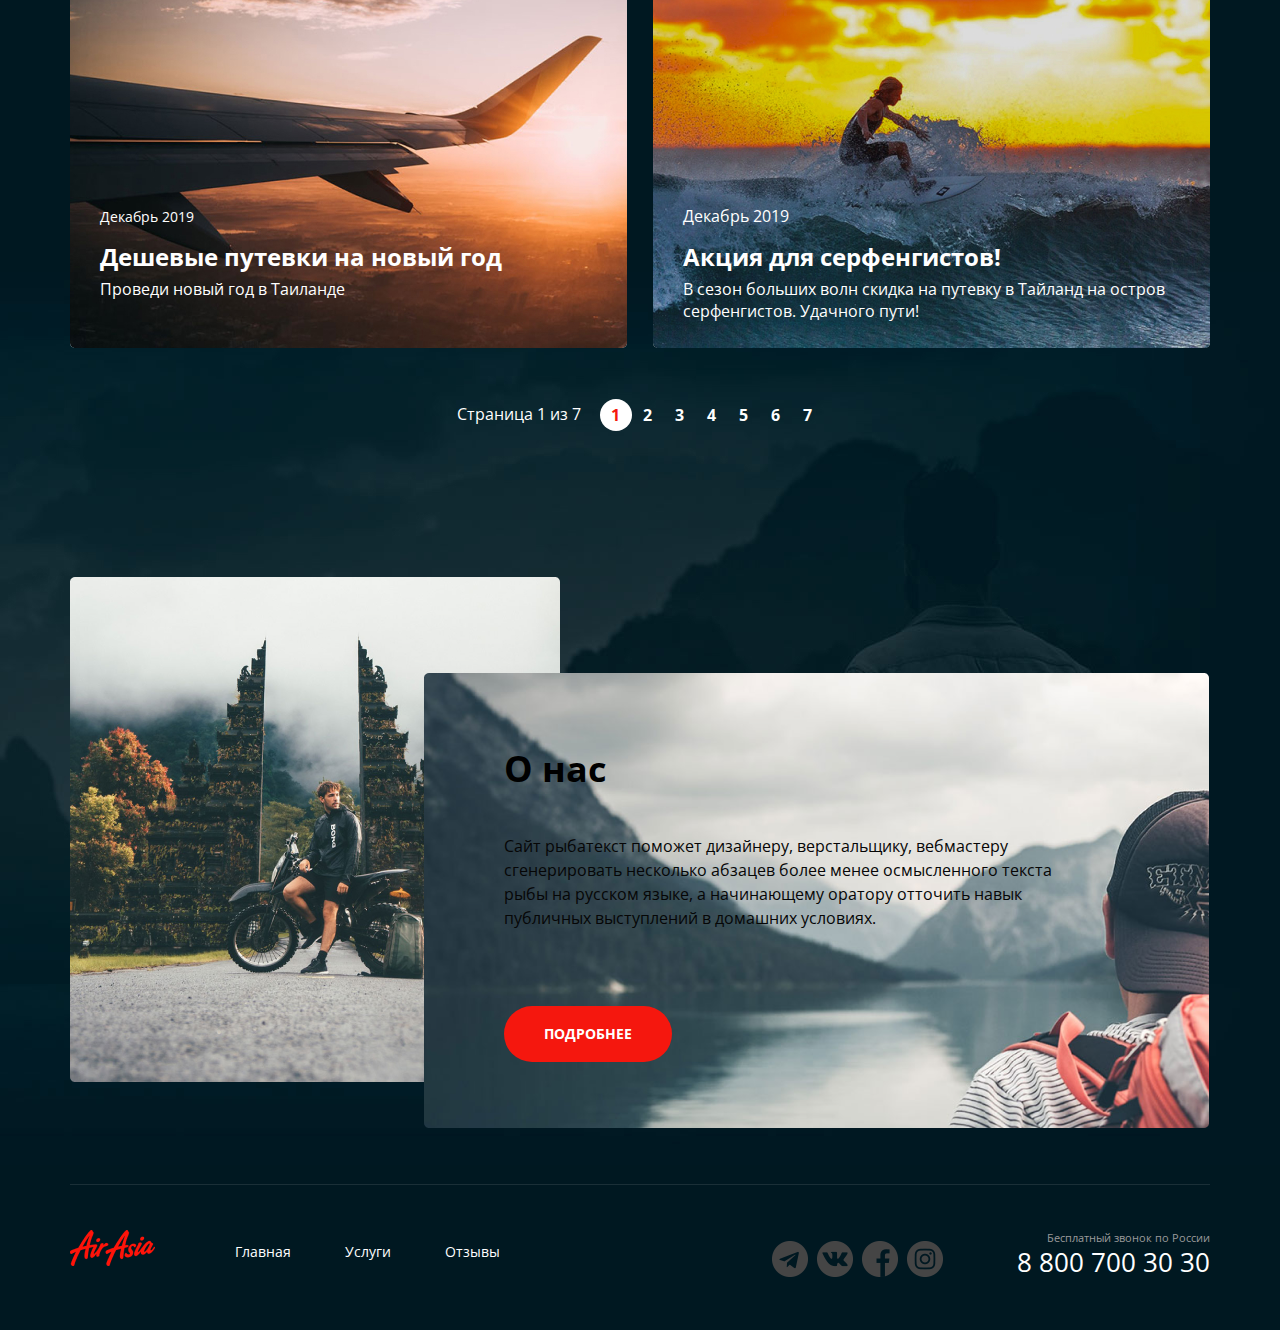
==== commit f54bc8a3: "Add files via upload" ====
--- a/index.html
+++ b/index.html
@@ -9,183 +9,17 @@
   <link rel="preconnect" href="https://fonts.gstatic.com" crossorigin> 
   <link href="https://fonts.googleapis.com/css2?family=Open+Sans:ital,wght@0,400;0,600;0,700;1,400&display=swap" rel="stylesheet">
   <link rel="stylesheet" href="./css/main.css">
-  <title>Air Asia</title> 
+  <title>Air Asia</title>
 </head>
 
 <body>
   <div class="wrapper main-page-wrapper">
     <div class="wrapper__content">
-        <div class="container">
-          <header class="header">
-          <div class="header__col">
-            <a href="#" class="logo"><img src="imgs/logo.png" alt="Air Asia logo" class="logo__pic">
-            </a>
-            <nav class="menu">
-              <ul class="menu__list">
-                <li class="menu__item">
-                  <a href="#" class="menu__link">Главная</a>
-                </li>
-                <li class="menu__item">
-                  <a href="#" class="menu__link">Услуги</a>
-                </li>
-                <li class="menu__item">
-                  <a href="#" class="menu__link">Отзывы</a>
-                </li>
-              </ul>
-            </nav>
-          </div>
-          <div class="header__col header__col--right">
-            <address class="contacts">
-              <a href="tel:+78007003030" class="contacts__phone">8 800 700 30 30</a>
-              <div class="contacts__dropdown-title">График работы</div>
-            </address>
-          </div>
-        </div>
-      </header>
-      <div class="maincontent">
-        <section class="hello">
-          <div class="container hello__container">
-            <h1 class="hello__title">Авторские туры по Азии</h1>
-            <div class="hello__subtitle">Открой для себя Азию</div>
-            <a href="#" class="button">Подробнее</a>
-          </div>
-        </section>
-        <section class="offers">
-          <div class="container offers__container">
-            <h2 class="title title--fire">Горящие туры </h2>
-            <ul class="offers__list">
-              <li class="offers__item">
-                <div class="offers__imgs">
-                  <img src="imgs/river.jpg" alt="" class="offers__img"></div>
-                <div class="offers__content">
-                  <h3 class="offers__title">Таиланд</h3>
-                  <ul class="offer__features">
-                    <li class="offer__feature">
-                      <img src="imgs/calendar.png" alt="" class="offers__feature-icon">
-                      <div class="offers__feature-text">7-12 ночей</div>
-                    </li>
-                    <li class="offer__feature">
-                      <img src="imgs/meal.png" alt="" class="offers__feature-icon">
-                      <div class="offers__feature-text">Завтраки</div>
-                    </li>
-                  </ul>
-                  <p class="offers__text">Равным образом постоянное обеспечение нашей деятельности позволяет оценить
-                    значение систем массового участия.</p>
-                  <a href="#" class="btn">Смотреть</a>
-                </div>
-              </li>
-              <li class="offers__item">
-                <div class="offers__imgs">
-                  <img src="imgs/pool.jpg" alt="" class="offers__img"></div>
-                <div class="offers__content">
-                  <h3 class="offers__title">Бали</h3>
-                  <ul class="offer__features">
-                    <li class="offer__feature">
-                      <img src="imgs/calendar.png" alt="" class="offers__feature-icon">
-                      <div class="offers__feature-text">7-12 ночей</div>
-                    </li>
-                    <li class="offer__feature">
-                      <img src="imgs/meal.png" alt="" class="offers__feature-icon">
-                      <div class="offers__feature-text">Завтраки</div>
-                    </li>
-                  </ul>
-                  <p class="offers__text">Равным образом постоянное обеспечение нашей деятельности позволяет оценить
-                    значение систем массового участия.</p>
-                  <a href="#" class="btn btn--light">Смотреть</a>
-                </div>
-              </li>
-              <li class="offers__item">
-                <div class="offers__imgs">
-                  <img src="imgs/ocean.jpg" alt="" class="offers__img"></div>
-                <div class="offers__content">
-                  <h3 class="offers__title">Индонезия</h3>
-                  <ul class="offer__features">
-                    <li class="offer__feature">
-                      <img src="imgs/calendar.png" alt="" class="offers__feature-icon">
-                      <div class="offers__feature-text">7-12 ночей</div>
-                    </li>
-                    <li class="offer__feature">
-                      <img src="imgs/meal.png" alt="" class="offers__feature-icon">
-                      <div class="offers__feature-text">Завтраки</div>
-                    </li>
-                  </ul>
-                  <p class="offers__text">Равным образом постоянное обеспечение нашей деятельности позволяет оценить
-                    значение систем массового участия.</p>
-                  <a href="#" class="btn">Смотреть</a>
-                </div>
-              </li>
-            </ul>
-          </div>
-        </section>
-        <section class="news">
-          <div class="container news__container">
-            <h2 class="title"> Новости и акции</h2>
-            <ul class="news__list">
-              <li class="news__item single-news">
-                <img src="imgs/plain.jpg" alt="" class="single-news__img">
-                <div class="single-news__content">
-                  <time class="single-news__date">Декабрь 2019</time>
-                  <h3 class="single-news__title">Дешевые путевки на новый год</h3>
-                  <p class="single-news__text">Проведи новый год в Таиланде</p>
-                </div>
-              </li>
-              <li class="news__item single-news">
-                <img src="imgs/surfer.jpg" alt="" class="single-news__img">
-                <div class="single-news__content">
-                  <time>Декабрь 2019</time>
-                  <h3 class="single-news__title">Акция для серфенгистов!</h3>
-                  <p class="single-news__text">В сезон больших волн скидка на путевку в Тайланд на остров серфенгистов.
-                    Удачного пути!</p>
-                </div>
-              </li>
-            </ul>
-            <div class="paginator">
-              <div class="paginator__display">Страница 1 из 7</div>
-              <ul class="paginator__list">
-                <li class="paginator__item">
-                  <a href="#" class="paginator__number paginator__number--active">1</a>
-                </li>
-                <li class="paginator__item">
-                  <a href="#" class="paginator__number">2</a>
-                </li>
-                <li class="paginator__item">
-                  <a href="#" class="paginator__number">3</a>
-                </li>
-                <li class="paginator__item">
-                  <a href="#" class="paginator__number">4</a>
-                </li>
-                <li class="paginator__item">
-                  <a href="#" class="paginator__number">5</a>
-                </li>
-                <li class="paginator__item">
-                  <a href="#" class="paginator__number">6</a>
-                </li>
-                <li class="paginator__item">
-                  <a href="#" class="paginator__number">7</a>
-                </li>
-              </ul>
-            </div>
-          </div>
-
-        </section>
-        <section class="about">
-          <div class="container about__container">
-            <div class="about__content">
-              <h2 class="title title--dark">О нас</h2>
-              <p class="about__text">Сайт рыбатекст поможет дизайнеру, верстальщику, вебмастеру сгенерировать несколько
-                абзацев более менее осмысленного текста рыбы на русском языке, а начинающему оратору отточить навык
-                публичных выступлений в домашних условиях. </p>
-              <a href="#" class="button">Подробнее</a>
-            </div>
-          </div>
-        </section>
-      </div>
-    </div>
-    <footer class="footer">
-      <div class="footer__container">
-        <div class="footer__content">
-          <div class="footer__col">
-            <a href="#" class="logo"><img src="imgs/logo.png" class="logo__pic" alt=""> </a>
+      <div class="container">
+        <header class="header header--main">
+        <div class="header__col">
+          <a href="#" class="logo"><img src="imgs/logo.png" alt="Air Asia logo" class="logo__pic">
+          </a>
           <nav class="menu">
             <ul class="menu__list">
               <li class="menu__item">
@@ -199,42 +33,210 @@
               </li>
             </ul>
           </nav>
+        </div>
+        <div class="header__col header__col--right">
+          <address class="contacts">
+            <a href="tel:+78007003030" class="contacts__phone">8 800 700 30 30</a>
+            <div class="contacts__dropdown-title">График работы</div>
+          </address>
+        </div>
+      </div>
+    </header>
+    <div class="maincontent">
+      <section class="hello">
+        <div class="container hello__container">
+          <h1 class="hello__title">Авторские туры по Азии</h1>
+          <div class="hello__subtitle">Открой для себя Азию</div>
+          <a href="#" class="button">Подробнее</a>
+        </div>
+      </section>
+      <section class="offers">
+        <div class="container offers__container">
+          <h2 class="title title--fire">Горящие туры </h2>
+          <ul class="offers__list">
+            <li class="offers__item">
+              <div class="offers__imgs">
+                <img src="imgs/river.jpg" alt="" class="offers__img"></div>
+              <div class="offers__content">
+                <h3 class="offers__title">Таиланд</h3>
+                <ul class="offer__features">
+                  <li class="offer__feature">
+                    <img src="imgs/calendar.png" alt="" class="offers__feature-icon">
+                    <div class="offers__feature-text">7-12 ночей</div>
+                  </li>
+                  <li class="offer__feature">
+                    <img src="imgs/meal.png" alt="" class="offers__feature-icon">
+                    <div class="offers__feature-text">Завтраки</div>
+                  </li>
+                </ul>
+                <p class="offers__text">Равным образом постоянное обеспечение нашей деятельности позволяет оценить
+                  значение систем массового участия.</p>
+                <a href="#" class="btn">Смотреть</a>
+              </div>
+            </li>
+            <li class="offers__item">
+              <div class="offers__imgs">
+                <img src="imgs/pool.jpg" alt="" class="offers__img"></div>
+              <div class="offers__content">
+                <h3 class="offers__title">Бали</h3>
+                <ul class="offer__features">
+                  <li class="offer__feature">
+                    <img src="imgs/calendar.png" alt="" class="offers__feature-icon">
+                    <div class="offers__feature-text">7-12 ночей</div>
+                  </li>
+                  <li class="offer__feature">
+                    <img src="imgs/meal.png" alt="" class="offers__feature-icon">
+                    <div class="offers__feature-text">Завтраки</div>
+                  </li>
+                </ul>
+                <p class="offers__text">Равным образом постоянное обеспечение нашей деятельности позволяет оценить
+                  значение систем массового участия.</p>
+                <a href="#" class="btn btn--light">Смотреть</a>
+              </div>
+            </li>
+            <li class="offers__item">
+              <div class="offers__imgs">
+                <img src="imgs/ocean.jpg" alt="" class="offers__img"></div>
+              <div class="offers__content">
+                <h3 class="offers__title">Индонезия</h3>
+                <ul class="offer__features">
+                  <li class="offer__feature">
+                    <img src="imgs/calendar.png" alt="" class="offers__feature-icon">
+                    <div class="offers__feature-text">7-12 ночей</div>
+                  </li>
+                  <li class="offer__feature">
+                    <img src="imgs/meal.png" alt="" class="offers__feature-icon">
+                    <div class="offers__feature-text">Завтраки</div>
+                  </li>
+                </ul>
+                <p class="offers__text">Равным образом постоянное обеспечение нашей деятельности позволяет оценить
+                  значение систем массового участия.</p>
+                <a href="#" class="btn">Смотреть</a>
+              </div>
+            </li>
+          </ul>
+        </div>
+      </section>
+      <section class="news">
+        <div class="container news__container">
+          <h2 class="title"> Новости и акции</h2>
+          <ul class="news__list">
+            <li class="news__item single-news">
+              <img src="imgs/plain.jpg" alt="" class="single-news__img">
+              <div class="single-news__content">
+                <time class="single-news__date">Декабрь 2019</time>
+                <h3 class="single-news__title">Дешевые путевки на новый год</h3>
+                <p class="single-news__text">Проведи новый год в Таиланде</p>
+              </div>
+            </li>
+            <li class="news__item single-news">
+              <img src="imgs/surfer.jpg" alt="" class="single-news__img">
+              <div class="single-news__content">
+                <time>Декабрь 2019</time>
+                <h3 class="single-news__title">Акция для серфенгистов!</h3>
+                <p class="single-news__text">В сезон больших волн скидка на путевку в Тайланд на остров серфенгистов.
+                  Удачного пути!</p>
+              </div>
+            </li>
+          </ul>
+          <div class="paginator">
+            <div class="paginator__display">Страница 1 из 7</div>
+            <ul class="paginator__list">
+              <li class="paginator__item">
+                <a href="#" class="paginator__number paginator__number--active">1</a>
+              </li>
+              <li class="paginator__item">
+                <a href="#" class="paginator__number">2</a>
+              </li>
+              <li class="paginator__item">
+                <a href="#" class="paginator__number">3</a>
+              </li>
+              <li class="paginator__item">
+                <a href="#" class="paginator__number">4</a>
+              </li>
+              <li class="paginator__item">
+                <a href="#" class="paginator__number">5</a>
+              </li>
+              <li class="paginator__item">
+                <a href="#" class="paginator__number">6</a>
+              </li>
+              <li class="paginator__item">
+                <a href="#" class="paginator__number">7</a>
+              </li>
+            </ul>
           </div>
-          <div class="footer__col--right">
-            <div class="social">
-              <ul class="social__links">
-                <li class="social__item">
-                  <a href="#" class="social__link">
-                    <img src="imgs/telegram.png" alt="" class="social__img">
-                  </a>
-                </li>
-                <li class="social__item">
-                  <a href="#" class="social__link">
-                    <img src="imgs/vk.png" alt="" class="social__img">
-                  </a>
-                </li>
-                <li class="social__item">
-                  <a href="#" class="social__link">
-                    <img src="imgs/f.png" alt="" class="social__img">
-                  </a>
-                </li>
-                <li class="social__item">
-                  <a href="#" class="social__link">
-                    <img src="imgs/in.png" alt="" class="social__img">
-                  </a>
-                </li>
-              </ul>
-            </div>
-            <address class="contacts footer__contacts">
-              <div class="contacts__desc">Бесплатный звонок по России</div>
-              <a href="tel:+78007003030" class="contacts__phone">8 800 700 30 30</a>
-            </address>
+        </div>
+
+      </section>
+      <section class="about">
+        <div class="container about__container">
+          <div class="about__content">
+            <h2 class="title title--dark">О нас</h2>
+            <p class="about__text">Сайт рыбатекст поможет дизайнеру, верстальщику, вебмастеру сгенерировать несколько
+              абзацев более менее осмысленного текста рыбы на русском языке, а начинающему оратору отточить навык
+              публичных выступлений в домашних условиях. </p>
+            <a href="#" class="button">Подробнее</a>
           </div>
-          
-        </div>
+        </div>
+      </section>
+    </div>
+  </div>
+  <footer class="footer">
+    <div class="footer__container">
+      <div class="footer__content">
+        <div class="footer__col">
+          <a href="#" class="logo"><img src="imgs/logo.png" class="logo__pic" alt=""> </a>
+        <nav class="menu">
+          <ul class="menu__list">
+            <li class="menu__item">
+              <a href="#" class="menu__link">Главная</a>
+            </li>
+            <li class="menu__item">
+              <a href="#" class="menu__link">Услуги</a>
+            </li>
+            <li class="menu__item">
+              <a href="#" class="menu__link">Отзывы</a>
+            </li>
+          </ul>
+        </nav>
+        </div>
+        <div class="footer__col--right">
+          <div class="social">
+            <ul class="social__links">
+              <li class="social__item">
+                <a href="#" class="social__link">
+                  <img src="imgs/telegram.png" alt="" class="social__img">
+                </a>
+              </li>
+              <li class="social__item">
+                <a href="#" class="social__link">
+                  <img src="imgs/vk.png" alt="" class="social__img">
+                </a>
+              </li>
+              <li class="social__item">
+                <a href="#" class="social__link">
+                  <img src="imgs/f.png" alt="" class="social__img">
+                </a>
+              </li>
+              <li class="social__item">
+                <a href="#" class="social__link">
+                  <img src="imgs/in.png" alt="" class="social__img">
+                </a>
+              </li>
+            </ul>
+          </div>
+          <address class="contacts footer__contacts">
+            <div class="contacts__desc">Бесплатный звонок по России</div>
+            <a href="tel:+78007003030" class="contacts__phone">8 800 700 30 30</a>
+          </address>
+        </div>
+        
       </div>
-    </footer>
-  </div>
+    </div>
+  </footer>
+</div>
 </body>
 
+
+
 </html>--- a/css/main.css
+++ b/css/main.css
@@ -1,507 +1,25 @@
-@import url(/css/layout/normalize.css);
-@import url(/css/layout/base.css);
-@import url(/css/blocks/header.css);
-@import url(/css/blocks/logo.css);
-@import url(/css/blocks/menu.css);
-@import url(/css/blocks/contacts.css);
-@import url(/css/blocks/hello.css);
-@import url(/css/blocks/button.css);
-@import url(/css/blocks/offers.css);
-@import url(/css/blocks/title.css);
-@import url(/css/blocks/news.css);
-@import url(/css/blocks/paginator.css);
-@import url(/css/blocks/about.css);
-@import url(/css/blocks/footer.css);
-@import url(/css/blocks/social.css);
-
-*,
-::before,
-::after {
-    box-sizing: border-box;
-}
-
-html,
-h1,
-h2,
-h3,
-h4,
-h5,
-h6,
-p {
-    margin: 0;
-    padding: 0;
-}
-
-address {
-    font-style: normal;
-}
-
-h1 {
-    font-size: 72px;
-}
-
-h2 {
-  font-size: 36px;
-}
-
-h3 {
-  font-size: 24px;
-}
-
-ul {
-    list-style: none;
-    margin: 0;
-    padding: 0;
-}
-
-a {
-    text-decoration: none;
-    color: inherit;
-}
-html, body {
-  height: 100%;
-}
-
-.wrapper {
-  overflow: hidden;
-  width: 100%;
-  min-height: 100%;
-  position: relative;
-  display: flex;
-  flex-direction: column;
-  min-height: 100%;
-}
-
-.wrapper__content
-{
-  position: relative;
-  z-index: 1;
-}
-
-.main-page-wrapper {
-  background: url(../../imgs/hero.png) center top no-repeat, url(../../imgs/2.jpg) right bottom 165px no-repeat;
-
-}
-
-body {
-  font-family: 'Open Sans', sans-serif;
-  font-size: 16px;
-  line-height: 1.42;
-  background: #001821;
-  color: #FFFFFF;
-  -webkit-font-smoothing: antialiased;
-  -moz-osx-font-smoothing: grayscale;
-  margin: 0;
-  padding: 0;
-}
-.container {
-  width: 1140px;
-  margin: 0 auto;
-  position: relative;
-}
-
-.header {
-  margin-bottom: 72px;
-  padding-top: 30px;
-  display: flex;
-  justify-content: space-between;
-}
-
-.header__col {
-  display: flex;
-  justify-content: space-between;
-}
-
-.logo {
-  display: inline-block;
-  margin-right: 80px;
-}
-.menu {
-  margin-top: 11px;
-}
-
-.menu__item {
-  display: inline-block;
-  margin-right: 50px;
-}
-
-.menu__item:last-child {
-  margin-right: 0;
-}
-
-.menu__link {
-  color: inherit;
-  font-size: 14px;
-}
-
-.menu__link:hover {
-  color: #DA0100;
-}
-
-.contacts {
-  text-align: right;
-  font-size: 13px;
-}
-.contacts__phone {
-  color: inherit;
-  font-size: 26px;
-  line-height: 28px;
-}
-
-.contacts__dropdown-title {
-  font-size: 13px;
-}
-
-.contacts__desc {
-  font-size: 11px;
-  color: #9A9A9A;
-  margin-top: 5px;
-  margin-bottom: 3px;
-}
-.hello__title {
-  width: 45%;
-  line-height: 1.4;
-  margin-bottom: 22px;
-  margin-top: 118px;
-}
-.hello__subtitle {
-  font-size: 18px;
-  margin-bottom: 30px;
-}
-
-.button {
-  background: #F5170E;
-  display: inline-block;
-  font-size: 14px;
-  border-radius: 35px;
-  text-transform: uppercase;
-  padding: 18px 40px;
-  font-weight: bold;
-  color: #FFFFFF;
-}
-
-.button:hover {
-  background: #DA0100;
-}
-
-.button--light {
-  background: #F2F2F2;
-  color: #F5170E;
-  border: 1px solid #F5170E;
-}
-
-
-.offers {
-  margin-top: 246px;
-  display: flex;
-  justify-content: space-between;
-}
-
-.offers__list {
-  display: flex;
-  justify-content: space-between;
-}
-
-.offers__item {
-  min-height: 447px;
-  /* width: 360px; */
-  width: calc(100% / 3 - 20px);
-  background: #FFFFFF;
-  border-radius: 5px 5px 5px 5px;
-  overflow: hidden;
-}
-.offers__item:last-child {
-  margin-right: 0;
-}
-.offers__imgs {
-  height: 144px;
-  max-width: 360px;
-  border-radius: 5px 5px 0px 0px;
-}
-
-.offers__img {
-  width: 100%;
-  height: 100%;
-  object-fit: cover;
-}
-
-.offers__content {
-  padding: 25px 22px 25px;
-}
-
-.offers__title {
-  color: #000000;
-  margin-bottom: 20px;
-}
-.offer__features {
-  width: 324px;
-  /* display: inline-block; */
-  margin-bottom: 20px;
-  display: flex;
-}
-.offer__feature {
-  line-height: 26px;
-  /* display: inline-block; */
-}
-.offer__feature:last-child {
-  margin-left: 28px;
-}
-
-.offers__feature-icon {
-  width: 26px;
-  height: 26px;
-  margin-right: 15px;
-  /* display: inline-block;
-  vertical-align: middle; */
-}
-.offers__feature-text {
-  display: inline-block;
-  color: #666666;
-  font-size: 16px;
-  /* display: inline-block;
-  vertical-align: middle; */
-}
-.offers__text {
-  font-size: 14px;
-  color: #303030;
-  margin-bottom: 30px;
-}
-
-.btn {
-  background: #F5170E;
-  display: flex;
-  font-size: 14px;
-  border-radius: 35px;
-  text-transform: uppercase;
-  padding: 18px 30px;
-  font-weight: bold;
-  width: 135px;
-  height: 55px;
-}
-
-.btn--light {
-  background: #FFFFFF;
-  border-color: #F5170E;
-  border: 1px solid;
-  color: #F5170E;
-}
-
-.title {
-  margin-bottom: 51px;
-}
-
-.title--fire:after {
-  width: 21px;
-  height: 28px;
-  display: inline-block;
-  background-image: url(../../imgs/flame.png);
-  margin-left: 6px;
-  content: "";
-}
-
-.title--dark {
-  color: #000000;
-  margin-bottom: 40px;
-}
-
-
-.news {
-  position: relative;
-  z-index: 1;
-  margin-top: 125px;
-}
-
-.news__list {
-  margin-bottom: 51px;
-  justify-content: space-between;
-  display: flex;
-}
-.news__item {
-  min-height: 394px;
-  width: 557px;
-  border-radius: 5px;
-  margin-right: 20px;
-
-}
-
-.single-news {
-   position: relative;
-   border-radius: 5px;
-   margin-right: 20px;
-}
-
-.news__item:last-child {
-  margin-right: 0;
-}
-
-.single-news__img {
-  border-radius: 5px;
-  overflow: hidden;
-  display: block;
-  width: 100%;
-  height: 100%;
-  object-fit: cover;
-}
-
-.single-news__content {
-  position: absolute;
-  left: 0;
-  right: 0;
-  bottom: 0;
-  padding: 8px 30px;
-  min-height: 151px;
-}
-
-.single-news__date {
-  font-size: 14px;
-  margin-bottom: 13px;
-}
-
-.single-news__title {
-  margin-bottom: 4px;
-  margin-top: 12px;
-}
-
-.single-news__text {
-  font-size: 16px;
-}
-
-.paginator {
-  display: flex;
-  justify-content: center;
-  align-items: center;
-}
-
-.paginator__list {
-  margin-left: 19px;
-  display: flex;
-  align-items: center;
-}
-
-.paginator__item {
-  text-align: center;
-}
-
-.paginator__number {
-  display: block;
-  width: 32px;
-  height: 32px;
-  border-radius: 50%;
-  position: relative;
-  font-weight: 700;
-  line-height: 32px;
-}
-
-.paginator__number--active {
-  background: #FFFFFF;
-  color: #F5170E;
-  line-height: 32px;
-}
-
-.about {
-  display: flex;
-  margin-top: 146px; 
-}
-
-.about__container:before {
-content: "";
-display: block;
-width: 490px;
-height: 505px;
-background: url(../../imgs/gates.png) center center / cover no-repeat;
-}
-
-.about__container:after {
-  content: "";
-  display: block;
-  margin-bottom: 56px;
-}
-.about__container {
-  margin-bottom: 46px;
-}
-
-.about__content { 
-  width: 785px;
-  height: 455px;
-  padding: 70px 80px;
-  z-index: 1;
-  position: absolute;
-  top: 96px;
-  margin-left: 354px;
-  background: url(../../imgs/mountains.png);
-}
-
-.about__text {
-  color: #060606;
-  margin-bottom: 76px;
-  line-height: 24px;
-  padding: 0px 45px 0px 0px;
-}
-
-.footer {
-  margin-top: auto;
-}
-
-.footer__container {
-  width: 1140px;
-  height: 146px;
-  margin: 0 auto;
-  position: relative;
-  font-family: 'Open Sans', sans-serif;
-  border-top: 1px solid rgba(255, 255, 255, .1); 
-  padding-top: 40px; 
-}
-
-.footer__content {
-  position: relative;
-  display: flex;
-  align-items: center;
-  justify-content: space-between;
-}
-
-.footer__col {
-  display: flex;
-  align-items: center;
-}
-
-.footer__col--right {
-  display: flex;
-  align-items: flex-end;
-}
-
-.footer__contacts {
-  /* position: absolute;
-  right: 0; */
-  display: inline-block;
-}
-
-.social {
-  margin-right: 74px;
- }
- 
- .social__item {
-   display: inline-block;
-   vertical-align: middle;
-   margin-right: 5px;
- }
- 
- .social__item:last-child {
-   margin-right: 0;
- }
- 
- .social__link {
-   display: block;
-   width: 36px;
-   height: 36px;
- }
-
+@import url(layout/normalize.css);
+@import url(layout/base.css);
+@import url(blocks/header.css);
+@import url(blocks/logo.css);
+@import url(blocks/menu.css);
+@import url(blocks/contacts.css);
+@import url(blocks/hello.css);
+@import url(blocks/button.css);
+@import url(blocks/offers.css);
+@import url(blocks/title.css);
+@import url(blocks/news.css);
+@import url(blocks/paginator.css);
+@import url(blocks/about.css);
+@import url(blocks/footer.css);
+@import url(blocks/social.css);
 
 .top-line {
   min-height: 412px;
-  background: url(/imgs/headline1.png) right top no-repeat;
+  background: url(../imgs/headline1.png) center top no-repeat;
   display: flex;
   flex-direction: column;
-  padding-bottom: 24px;
+  padding-bottom: 21px;
   }
   
   .top-line__container {
@@ -524,12 +42,12 @@
   .breadcrumbs__item {
     display: flex;
     align-items: center;
-    margin-left: 3px;
   }
   
   .breadcrumbs__item::after {
-    content: "/ ";
+    content: "/";
     color: #9A9A9A;
+    margin: 0px 3px;
   }
   
   .breadcrumbs__item:last-child::after {
@@ -547,29 +65,28 @@
     font-weight: bold;
   }
   
-  .maincontent {
+  .maincontent-services {
     background: #F2F2F2;
     color: #303030;
-    padding: 93px 0;
+    padding: 98px 0px 89px 0px;
   }
   
   .services {
-    display: flex;
-    padding-bottom: 49px;
+    margin-bottom: 55px;
   }
   
   .services__item {
     display: flex;
+    margin-bottom: 43px;
   }
   
   .services__img {
-    width: 30%;
+    width: 38.3%;
     margin-right: 7%;
   }
   
   .services__content {
     flex: 1;
-    padding-left: 56px;
    
   }
   
@@ -587,21 +104,22 @@
   .partners {
     background: #F4F5F5;
     color: #1A1B1E;
-    padding: 88px 0;
+    padding: 88px 0 117px 0;
   }
   
   .partners__names {
     font-size: 48px;
-    margin-bottom: 99px;
+    margin-bottom: 88px;
   }
   
   .partner {
     display: flex;
     flex-wrap: wrap;
+    row-gap: 75px;
   }
   .partner__item {
     margin-left: 70px;
-    margin-bottom: 76px;
+   
   }
   
   .partner__item:nth-child(4n + 1) {
@@ -613,5 +131,8 @@
     width: 230px;
     height: 50px;
     align-items: center;
-    justify-content: center;
-  }+  }
+
+  .partner__item:nth-child(4n + 1) .partner__link {
+  justify-content: flex-start;
+}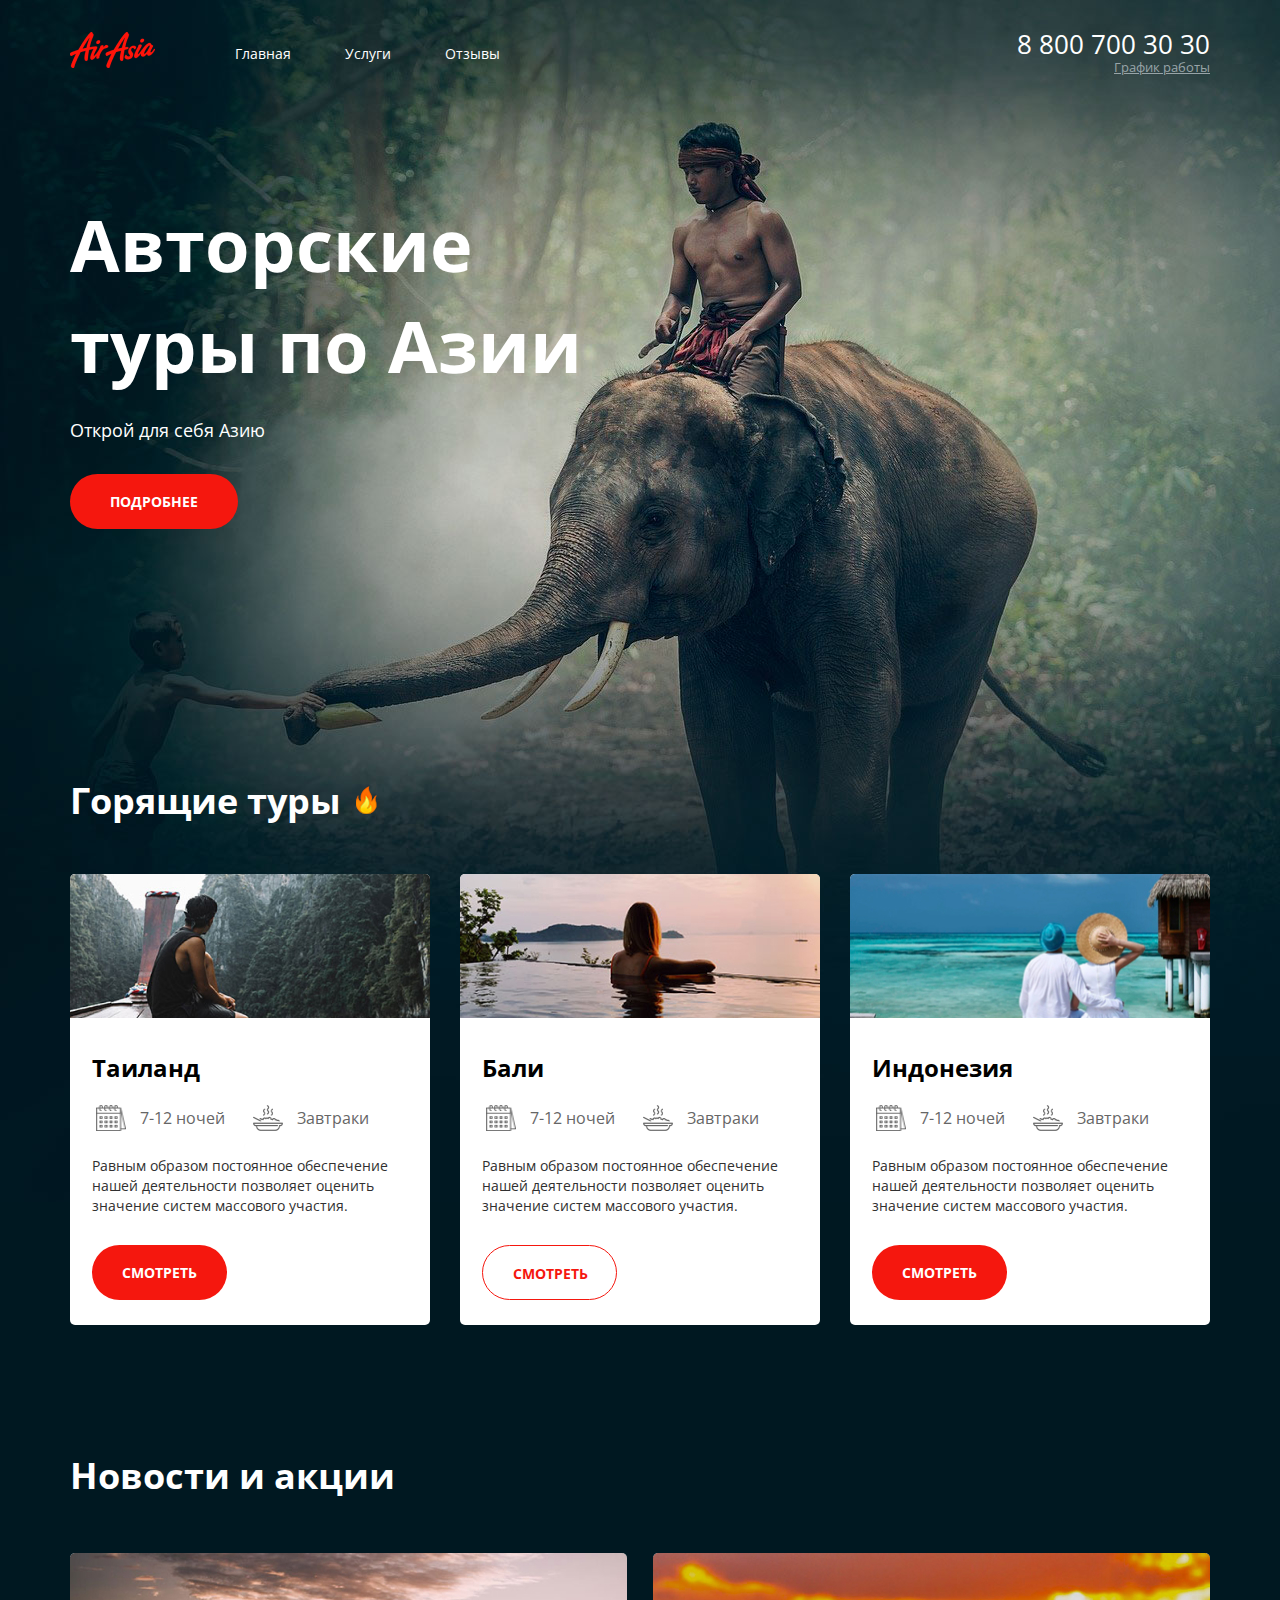
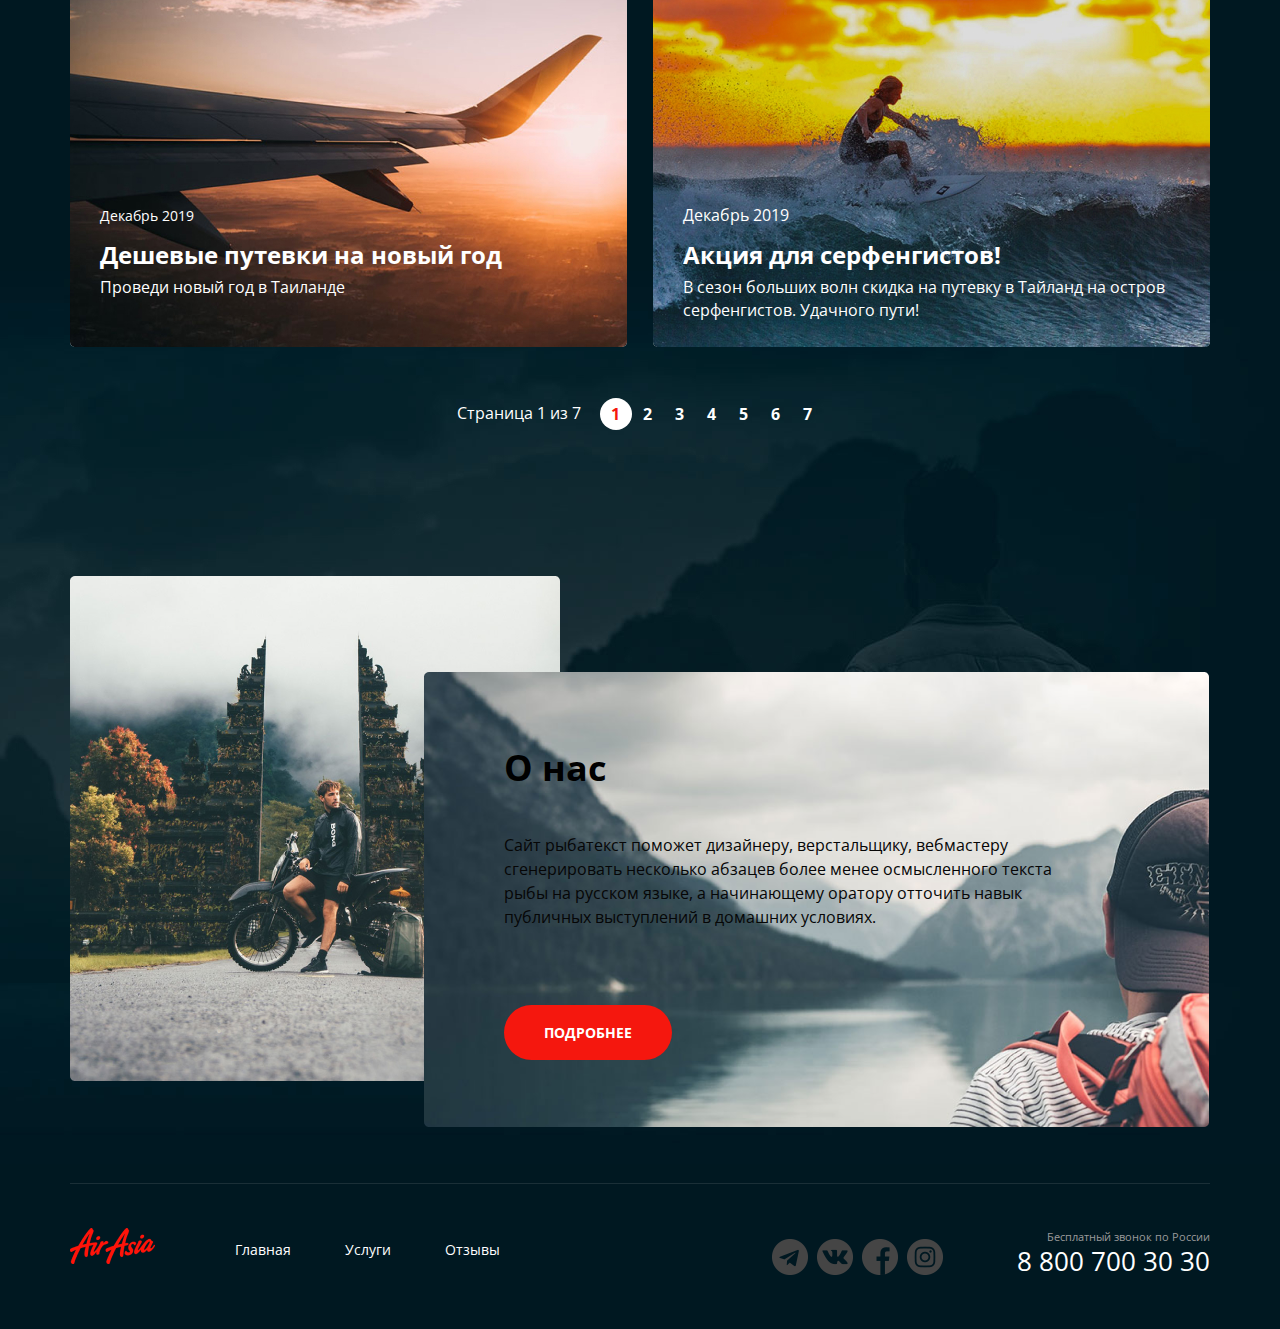
==== commit 1037b157: "Add files via upload" ====
--- a/index.html
+++ b/index.html
@@ -37,7 +37,13 @@
         <div class="header__col header__col--right">
           <address class="contacts">
             <a href="tel:+78007003030" class="contacts__phone">8 800 700 30 30</a>
+            <div class="contacts__dropdown">
             <div class="contacts__dropdown-title">График работы</div>
+            <div class="contacts__dropdown-block">
+              <div class="contacts__dropdown-time">пн-вс: 09:00 - 20:00</div>
+              <div class="contacts__dropdown-break">Обед: 14:00-14:30</div>
+            </div>
+            </div>
           </address>
         </div>
       </div>
@@ -204,24 +210,16 @@
           <div class="social">
             <ul class="social__links">
               <li class="social__item">
-                <a href="#" class="social__link">
-                  <img src="imgs/telegram.png" alt="" class="social__img">
-                </a>
-              </li>
-              <li class="social__item">
-                <a href="#" class="social__link">
-                  <img src="imgs/vk.png" alt="" class="social__img">
-                </a>
-              </li>
-              <li class="social__item">
-                <a href="#" class="social__link">
-                  <img src="imgs/f.png" alt="" class="social__img">
-                </a>
-              </li>
-              <li class="social__item">
-                <a href="#" class="social__link">
-                  <img src="imgs/in.png" alt="" class="social__img">
-                </a>
+                <a href="#" class="social__link social__link--tg"></a>
+              </li>
+              <li class="social__item">
+                <a href="#" class="social__link social__link--vk"></a>
+              </li>
+              <li class="social__item">
+                <a href="#" class="social__link social__link--fb"></a>
+              </li>
+              <li class="social__item">
+                <a href="#" class="social__link social__link--in"></a>
               </li>
             </ul>
           </div>
--- a/css/main.css
+++ b/css/main.css
@@ -22,117 +22,415 @@
   padding-bottom: 21px;
   }
   
-  .top-line__container {
-    display: flex;
-    flex: 1;
-    flex-direction: column;
-    justify-content: space-between;
-  }
-  
-  .page-title {
-    line-height: 1;
-    margin-bottom: 82px;
-  }
-  
-  .breadcrumbs__list {
-    display: flex;
-    align-items: center;
-  }
-  
-  .breadcrumbs__item {
-    display: flex;
-    align-items: center;
-  }
-  
-  .breadcrumbs__item::after {
-    content: "/";
-    color: #9A9A9A;
-    margin: 0px 3px;
-  }
-  
-  .breadcrumbs__item:last-child::after {
-    display: none;
-  }
-  
-  .breadcrumbs__link {
-    font-size: 14px;
-    text-decoration-line: underline;
-    font-style: normal;
-    color: #9A9A9A;
-  }
-  
-  .breadcrumbs__link--active {
-    font-weight: bold;
-  }
-  
-  .maincontent-services {
-    background: #F2F2F2;
-    color: #303030;
-    padding: 98px 0px 89px 0px;
-  }
-  
-  .services {
-    margin-bottom: 55px;
-  }
-  
-  .services__item {
-    display: flex;
-    margin-bottom: 43px;
-  }
-  
-  .services__img {
-    width: 38.3%;
-    margin-right: 7%;
-  }
-  
-  .services__content {
-    flex: 1;
-   
-  }
-  
-  .services__name {
-    padding-top: 10px;
-    margin-bottom: 28px;
-  }
-  
-  .services__desc {
+.top-line__container {
+  display: flex;
+  flex: 1;
+  flex-direction: column;
+  justify-content: space-between;
+  }
+  
+.page-title {
+  line-height: 1;
+  margin-bottom: 82px;
+  }
+  
+.breadcrumbs__list {
+  display: flex;
+  align-items: center;
+  }
+  
+.breadcrumbs__item {
+  display: flex;
+  align-items: center;
+  }
+  
+.breadcrumbs__item::after {
+  content: "/";
+  color: #9A9A9A;
+  margin: 0px 3px;
+  }
+  
+.breadcrumbs__item:last-child::after {
+  display: none;
+  }
+  
+.breadcrumbs__link {
+  font-size: 14px;
+  text-decoration-line: underline;
+  font-style: normal;
+  color: #9A9A9A;
+  }
+  
+.breadcrumbs__link--active {
+  font-weight: bold;
+  }
+  
+.maincontent-services {
+  background: #F2F2F2;
+  color: #303030;
+  padding: 98px 0px 89px 0px;
+  }
+  
+.services {
+  margin-bottom: 55px;
+  }
+  
+.services__item {
+  display: flex;
+  margin-bottom: 43px;
+  }
+  
+.services__img {
+  width: 38.3%;
+  margin-right: 7%;
+  }
+  
+.services__content {
+ flex: 1;
+  }
+  
+.services__name {
+  padding-top: 10px;
+  margin-bottom: 28px;
+  }
+  
+.services__desc {
   font-size: 16px;
   line-height: 27px;
   margin-bottom: 32px;
   }
   
-  .partners {
-    background: #F4F5F5;
-    color: #1A1B1E;
-    padding: 88px 0 117px 0;
-  }
-  
-  .partners__names {
-    font-size: 48px;
-    margin-bottom: 88px;
-  }
-  
-  .partner {
-    display: flex;
-    flex-wrap: wrap;
-    row-gap: 75px;
-  }
-  .partner__item {
-    margin-left: 70px;
-   
-  }
-  
-  .partner__item:nth-child(4n + 1) {
-    margin-left: 0;
-  }
-  
-  .partner__link {
-    display: flex;
-    width: 230px;
-    height: 50px;
-    align-items: center;
-  }
-
-  .partner__item:nth-child(4n + 1) .partner__link {
-  justify-content: flex-start;
+.partners {
+  background: #F4F5F5;
+  color: #1A1B1E;
+  padding: 88px 0 117px 0;
+  }
+  
+.partners__names {
+  font-size: 48px;
+  margin-bottom: 88px;
+  }
+  
+.partner {
+  display: flex;
+  flex-wrap: wrap;
+  row-gap: 75px;
+  }
+
+.partner__item {
+  margin-left: 70px;
+  }
+  
+.partner__item:nth-child(4n + 1) {
+  margin-left: 0;
+  }
+  
+ .partner__link {
+  display: flex;
+  width: 230px;
+  height: 50px;
+  align-items: center;
+  }
+
+.partner__item:nth-child(4n + 1) .partner__link {
+  justify-content: flex-start; 
+}
+
+.welcome {
+  display: flex;
+  width: 100%;
+  height: 100%;
+  align-items: center;
+  justify-content: center;
+  background: url(../imgs/bg.png) center bottom / cover no-repeat; 
+}
+
+.welcome__content {
+  display: flex;
+  flex-direction: column;
+  align-items: center;
+  opacity: 0;
+  animation: zoom .7s forwards;
+
+}
+
+.welcome__pic-text {
+  background: url(../imgs/shades.png) center center / cover no-repeat;
+  width: 591px;
+  height: 248px;
+  display: flex;
+  flex-direction: column;
+  align-items: center;
+}
+
+.logo__welcome {
+  padding-top: 60px;
+}
+
+@keyframes zoom {
+  from {
+    transform: scale(.7);
+  }
+
+  20% {
+    transform: scale(.9);
+  }
+
+  40% {
+    transform: scale(1.1);
+  }
+
+  60% {
+    transform: scale(.9);
+  }
+
+  80% {
+    transform: scale(1.1);
+  }
+
+  to {
+    opacity: 1;
+    transform: scale(1);
+  }
+}
+
+.welcome__text {
+  font-size: 18px;
+  font-weight: 400;
+  line-height: 25px;
+  margin-top: -10px;
+}
+
+/* Отзывы */
+
+.reviews-title {
+  font-weight: 700;
+  font-size: 72px;
+  line-height: 98px;
+  margin-bottom: 103px;
+}
+
+.maincontent-reviews {
+  background: #F2F2F2;
+  padding-top: 100px;
+}
+
+.reviews {
+  column-count: 2;
+  column-gap: 27px;
+  margin-bottom: 51px;
+}
+
+.review {
+  display: inline-flex;
+  flex-direction: column;
+  background: #F4F5F5;
+  padding: 50px 31px 33px;
+}
+
+.reviews__item {
+  margin-bottom: 17px;
+}
+
+.review__user {
+  display: flex;
+  align-items: center;
+  margin-bottom: 27px;
+}
+
+.review__user-avatar {
+  width: 142px;
+  height: 142px;
+  overflow: hidden;
+  border-radius: 50%;
+  margin-right: 22px;
+}
+
+.review__user-name {
+  display: flex;
+  align-items: center;
+  font-weight: 700;
+  font-size: 24px;
+  line-height: 42px;
+  color: #1A1B1E;
+}
+
+.review__user-name--blue {
+  text-decoration-line: underline;
+  color: #2E77A4
+}
+
+.review__user-name::after {
+  content: url(../imgs/vkblue.png);
+  width: 30px;
+  height: 30px;
+  margin-left: 7px;
+}
+
+.review__tags {
+  display: flex;
+  align-items: flex-start;
+}
+
+.tag {
+  font-size: 13px;
+  color: #303030;
+  padding: 9px 17px;
+  border-radius: 35px;
+  background: #E7E7E7;
+}
+
+.tag--green {
+  background: #B9EAE4;
+}
+
+.review__name {
+  font-weight: 700;
+  font-size: 30px;
+  line-height: 42px;
+  color: #1A1B1E;
+  margin-bottom: 13px;
+}
+
+.review__text {
+  font-size: 16px;
+  line-height: 27px;
+  color: #818181;
+  margin-bottom: 49px;
+}
+
+.review__date {
+  font-size: 14px;
+  color: #1A1B1E;
+  font-weight: 600;
+}
+
+
+.banner {
+  background: url(../imgs/banner.png);
+  height: 363px;
+  display: flex;
+  flex-direction: column;
+  justify-content: center;
+  position: relative;
+}
+
+.banner:after {
+  content: "";
+  display: block;
+  width: 487px;
+  height: 341px;
+  background: url(../imgs/couple.png);
+  position: absolute;
+  right: 12%;
+  bottom: 0;
+}
+
+.banner__text {
+  font-weight: 700;
+  font-size: 48px;
+  line-height: 65px;
+  color: #FFFFFF;
+  width: 594px;
+}
+
+.feedback {
+  background: #F4F5F5;
+}
+
+.feedback__name {
+  padding-top: 38px;
+  font-weight: 700;
+  font-size: 48px;
+  color: #1A1B1E;
+  margin-bottom: 54px;
+
+}
+
+.form__row {
+  display: flex;
+  margin-bottom: 26px;
+}
+
+.form__input {
+  flex: 1;
+  margin-right: 28px;
+  background: #FFFFFF;
+  border-radius: 5px;
+  padding: 19px 30px;
+  font-size: 18px;
+  line-height: 25px;
+  color: #1A1B1E;
+}
+
+.form__input:active {
+  border: 1px solid #F5170E;
+}
+
+.form__input::placeholder {
+  color: #666666;
+}
+
+.form__input:last-child {
+  margin-right: 0px;
+}
+
+.form__input--textarea {
+  height: 235px;
+  padding: 27px 30px;
+}
+
+.form__input--textarea {
+  margin-bottom: -5px;
+}
+
+.form__controls {
+  display: flex;
+}
+
+.form__controls-title {
+  width: 39%;
+  font-size: 18px;
+  line-height: 25px;
+  color: #1A1B1E;
+  padding-left: 5px;
+  padding-top: 10px;
+}
+
+.controls {
+  flex: 1;
+  display: flex;
+  flex-wrap: wrap;
+  margin-bottom: 24px;
+}
+
+.controls__item {
+  margin-bottom: 9px;
+  margin-right: 4px;
+}
+
+.controls__elem {
+  cursor: pointer;
+}
+
+.controls__checkbox:checked ~ .controls__tag {
+background: #B9EAE4;
+}
+
+.controls__checkbox {
+  display: none;
+}
+
+.form__buttons {
+  padding-bottom: 72px;
+  display: flex;
+  justify-content: flex-end;
+}
+
+.form__button {
+  margin-right: 13px;
+}
+
+.form__button:last-child {
+  margin-right: 0px;
 }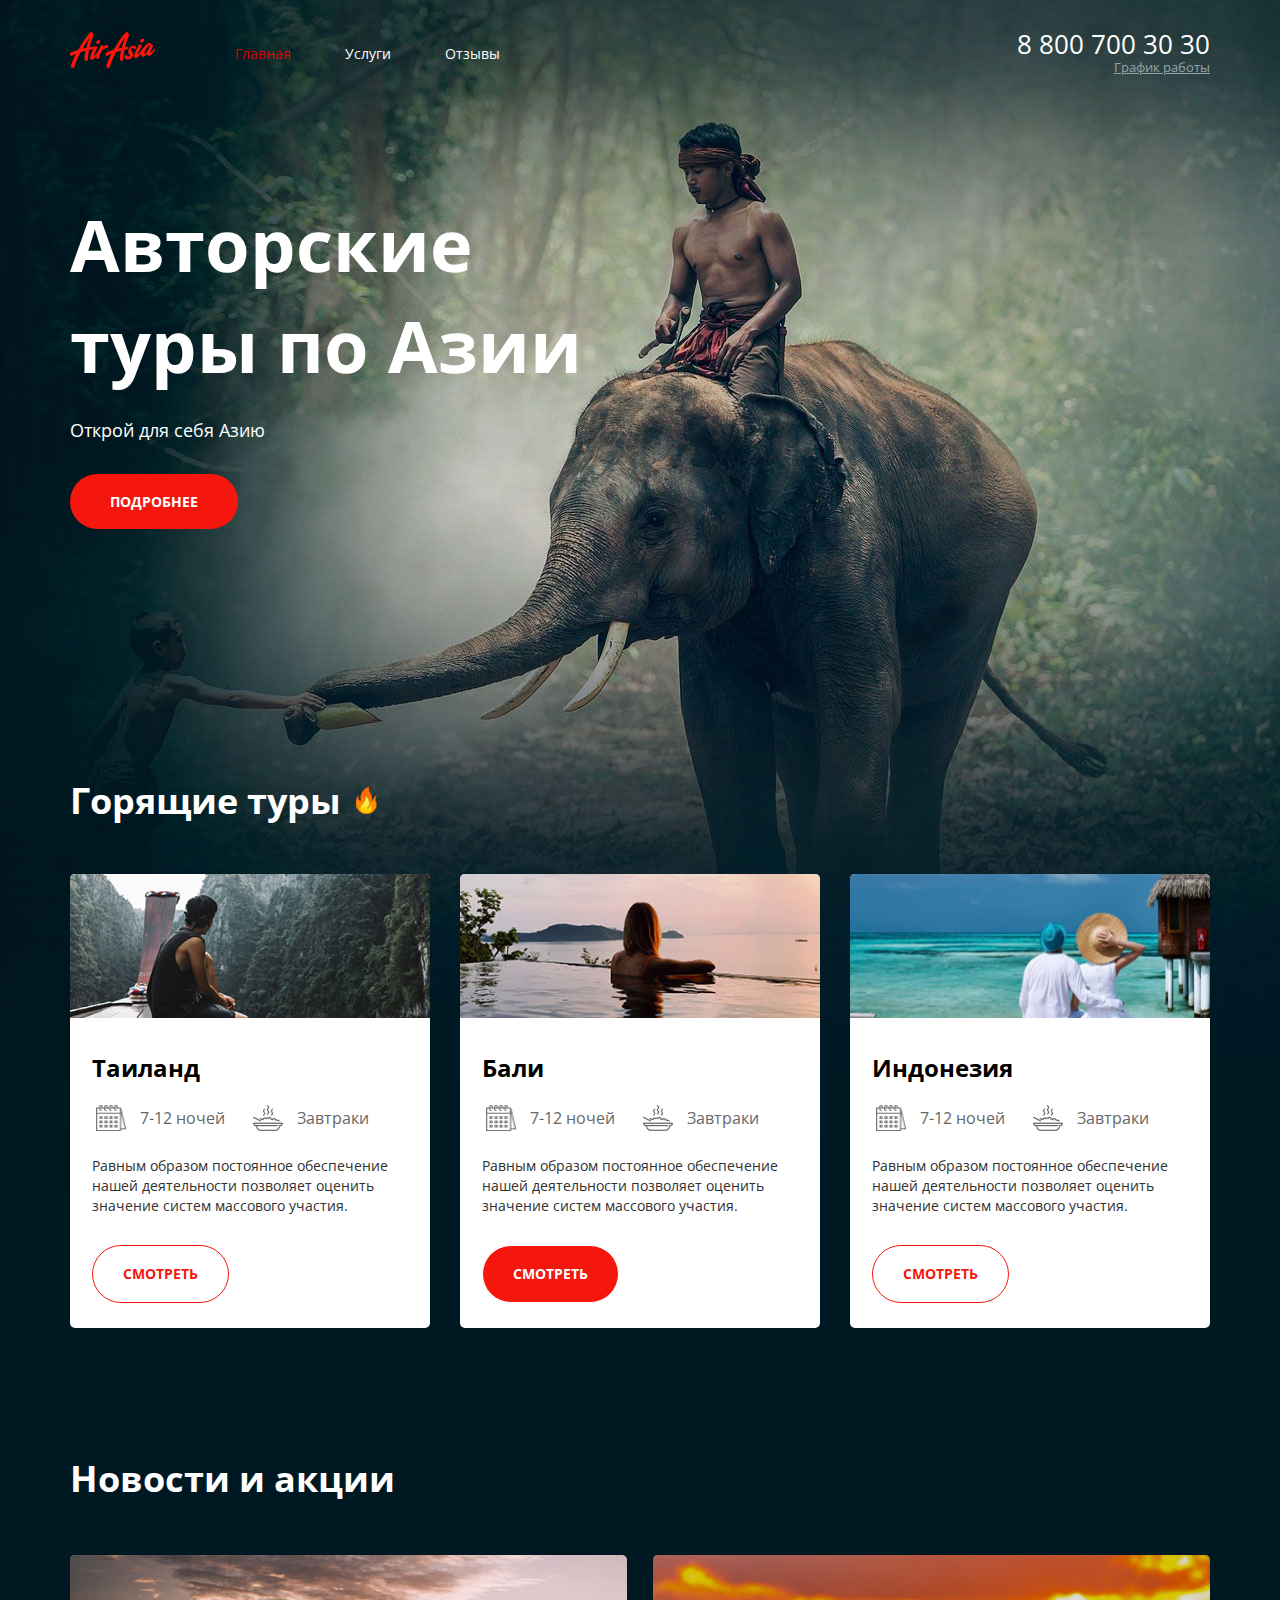
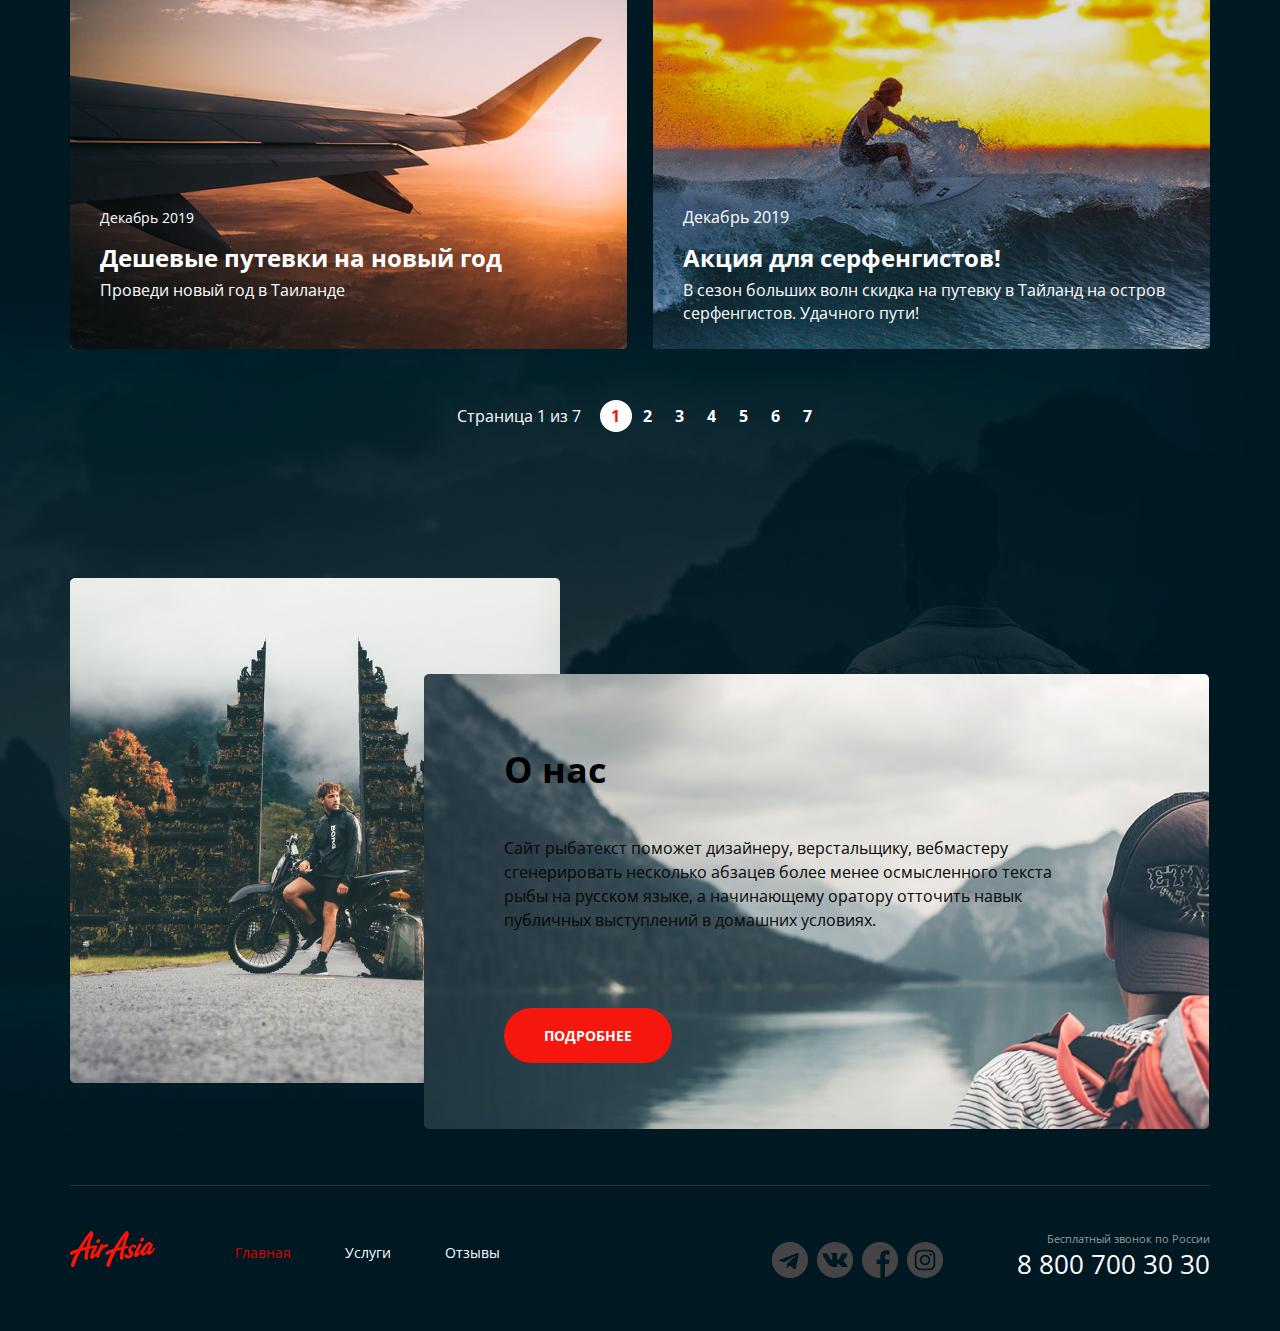
==== commit d0d0ec1f: "Add files via upload" ====
--- a/index.html
+++ b/index.html
@@ -23,13 +23,13 @@
           <nav class="menu">
             <ul class="menu__list">
               <li class="menu__item">
-                <a href="#" class="menu__link">Главная</a>
+                <a href="index.html" class="menu__link menu__link--active">Главная</a>
               </li>
               <li class="menu__item">
-                <a href="#" class="menu__link">Услуги</a>
+                <a href="servise.html" class="menu__link">Услуги</a>
               </li>
               <li class="menu__item">
-                <a href="#" class="menu__link">Отзывы</a>
+                <a href="reviews.html" class="menu__link">Отзывы</a>
               </li>
             </ul>
           </nav>
@@ -97,7 +97,7 @@
                 </ul>
                 <p class="offers__text">Равным образом постоянное обеспечение нашей деятельности позволяет оценить
                   значение систем массового участия.</p>
-                <a href="#" class="btn btn--light">Смотреть</a>
+                <a href="#" class="btn btn--dark">Смотреть</a>
               </div>
             </li>
             <li class="offers__item">
@@ -195,7 +195,7 @@
         <nav class="menu">
           <ul class="menu__list">
             <li class="menu__item">
-              <a href="#" class="menu__link">Главная</a>
+              <a href="#" class="menu__link menu__link--active">Главная</a>
             </li>
             <li class="menu__item">
               <a href="#" class="menu__link">Услуги</a>
--- a/css/main.css
+++ b/css/main.css
@@ -66,7 +66,7 @@
   }
   
 .maincontent-services {
-  background: #F2F2F2;
+  background:  #FFFFFF;
   color: #303030;
   padding: 98px 0px 89px 0px;
   }
@@ -130,11 +130,19 @@
   width: 230px;
   height: 50px;
   align-items: center;
+  filter: grayscale(1);
+  transition: filter 0.3s;
+  }
+
+  .partner__link:hover {
+    filter: grayscale(0);
   }
 
 .partner__item:nth-child(4n + 1) .partner__link {
   justify-content: flex-start; 
 }
+
+/* Приветственная */
 
 .welcome {
   display: flex;
@@ -157,10 +165,10 @@
 .welcome__pic-text {
   background: url(../imgs/shades.png) center center / cover no-repeat;
   width: 591px;
-  height: 248px;
-  display: flex;
-  flex-direction: column;
-  align-items: center;
+  display: flex;
+  flex-direction: column;
+  align-items: center;
+  margin-bottom: 50px;
 }
 
 .logo__welcome {
@@ -211,7 +219,7 @@
 }
 
 .maincontent-reviews {
-  background: #F2F2F2;
+  background: #FFFFFF;
   padding-top: 100px;
 }
 
@@ -253,6 +261,12 @@
   font-size: 24px;
   line-height: 42px;
   color: #1A1B1E;
+  transition: text-decoration-line 0.3s, color 0.3s;
+}
+
+.review__user-name:hover {
+  text-decoration-line: underline;
+  color: #2E77A4
 }
 
 .review__user-name--blue {
@@ -361,10 +375,12 @@
   font-size: 18px;
   line-height: 25px;
   color: #1A1B1E;
-}
-
-.form__input:active {
-  border: 1px solid #F5170E;
+  border: 1px solid transparent;
+}
+
+.form__input:focus {
+  outline: none;
+  border-color: #F5170E;
 }
 
 .form__input::placeholder {
